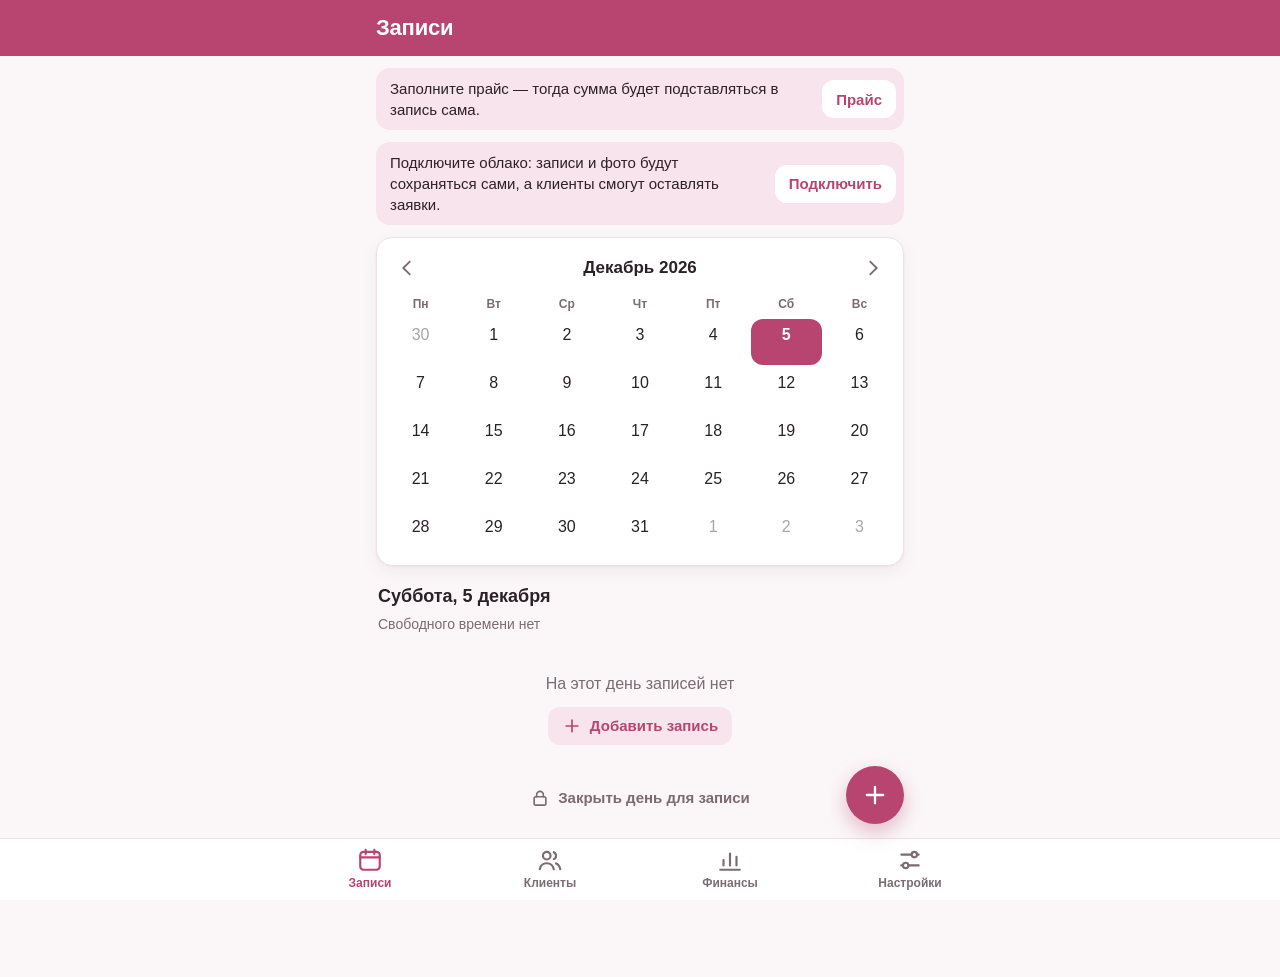
==== frontend/index.html @ ac085d02 "Разделение на frontend и backend - frontend/ — сайт: приложение Арай, страница для клиентов, тесты л" ====
<!doctype html>
<html lang="ru">
<head>
  <meta charset="utf-8">
  <meta name="viewport" content="width=device-width, initial-scale=1, viewport-fit=cover">
  <title>Записи Арай</title>
  <meta name="description" content="Записи клиентов, прайс и финансы мастера маникюра.">
  <meta name="theme-color" content="#B8456F" media="(prefers-color-scheme: light)">
  <meta name="theme-color" content="#4A2233" media="(prefers-color-scheme: dark)">
  <meta name="mobile-web-app-capable" content="yes">
  <meta name="apple-mobile-web-app-capable" content="yes">
  <meta name="apple-mobile-web-app-status-bar-style" content="black-translucent">
  <meta name="apple-mobile-web-app-title" content="Записи Арай">
  <meta name="format-detection" content="telephone=no">
  <link rel="manifest" href="manifest.webmanifest">
  <link rel="icon" href="icons/icon.svg" type="image/svg+xml">
  <link rel="apple-touch-icon" href="icons/apple-touch-icon.png">
  <link rel="stylesheet" href="style.css">
  <script type="module" src="app.js"></script>
</head>
<body>
  <header class="appbar" id="appbar"><h1>Записи</h1></header>
  <main id="view"></main>
  <button class="fab" id="fab" data-act="new-appt" aria-label="Новая запись" hidden></button>
  <nav class="tabbar" id="tabbar"></nav>
  <div class="sheet" id="sheet" role="dialog" aria-modal="true" hidden></div>
  <div class="viewer" id="viewer" role="dialog" aria-modal="true" aria-label="Фото результата" hidden></div>
  <div class="toast" id="toast" role="status" aria-live="polite" hidden></div>
  <noscript>Для работы приложения нужен JavaScript.</noscript>
</body>
</html>
---- frontend/style.css ----
/* Записи Арай — оформление. Цвета — переменные: светлая и тёмная тема. */

:root {
  --bg: #FBF7F8;
  --card: #FFFFFF;
  --field: #FFFFFF;
  --text: #2B2126;
  --muted: #7B6B72;
  --line: #ECE1E5;
  --bar: #B8456F;
  --accent: #B8456F;
  --accent-ink: #FFFFFF;
  --accent-soft: #F8E4EC;
  --ok: #1F7A50;
  --ok-soft: #E0F2E8;
  --warn: #8F5500;
  --warn-soft: #FFF0D6;
  --danger: #B3372B;
  --danger-soft: #FBE7E4;
  --shadow: 0 1px 2px rgba(80, 30, 50, .05), 0 6px 18px rgba(80, 30, 50, .06);
  --gutter: max(16px, calc((100% - 528px) / 2));
  color-scheme: light;
}

@media (prefers-color-scheme: dark) {
  :root {
    --bg: #151012;
    --card: #211A1D;
    --field: #1A1417;
    --text: #F3EBEE;
    --muted: #A8979E;
    --line: #362B30;
    --bar: #4A2233;
    --accent: #E0719A;
    --accent-ink: #2A0F1A;
    --accent-soft: #3B2230;
    --ok: #62CC94;
    --ok-soft: #173026;
    --warn: #F0B454;
    --warn-soft: #3A2C14;
    --danger: #F2796C;
    --danger-soft: #3A1D1A;
    --shadow: none;
    color-scheme: dark;
  }
}

* { box-sizing: border-box; }
[hidden] { display: none !important; }
html { -webkit-text-size-adjust: 100%; }
html.locked, html.locked body { overflow: hidden; }

body {
  margin: 0;
  min-height: 100vh;
  padding-bottom: calc(64px + env(safe-area-inset-bottom));
  background: var(--bg);
  color: var(--text);
  font: 16px/1.4 -apple-system, BlinkMacSystemFont, "SF Pro Text", "Segoe UI", Roboto, "Helvetica Neue", Arial, sans-serif;
  -webkit-tap-highlight-color: transparent;
}

button, input { font: inherit; color: inherit; }
button { cursor: pointer; }
h1, h2, p { margin: 0; }
p + p { margin-top: 8px; }

.ico { width: 20px; height: 20px; flex: none; }

/* ---------- Верхняя панель ---------- */

.appbar {
  position: sticky;
  top: 0;
  z-index: 5;
  display: flex;
  align-items: center;
  justify-content: space-between;
  gap: 12px;
  min-height: 56px;
  padding: calc(env(safe-area-inset-top) + 10px) var(--gutter) 10px;
  background: var(--bar);
  color: #fff;
}
.appbar h1 { font-size: 22px; font-weight: 700; letter-spacing: -.01em; }

.hbtn {
  border: 0;
  border-radius: 999px;
  padding: 7px 14px;
  background: rgba(255, 255, 255, .2);
  color: #fff;
  font-size: 15px;
  font-weight: 600;
}

main { max-width: 560px; margin: 0 auto; padding: 12px 16px 96px; }

/* ---------- Карточки и общие элементы ---------- */

.card {
  background: var(--card);
  border: 1px solid var(--line);
  border-radius: 16px;
  box-shadow: var(--shadow);
  padding: 14px;
  margin-bottom: 12px;
}
.card h2 { font-size: 18px; margin-bottom: 6px; }
.card > p { margin-top: 10px; }

.hint { color: var(--muted); font-size: 14px; }
.grow { flex: 1; min-width: 0; }

.icon-btn {
  display: inline-grid;
  place-items: center;
  width: 40px;
  height: 40px;
  flex: none;
  border: 0;
  border-radius: 12px;
  background: none;
  color: var(--muted);
}
.icon-btn .ico { width: 22px; height: 22px; }

.btn {
  position: relative;
  display: inline-flex;
  align-items: center;
  justify-content: center;
  gap: 8px;
  min-height: 48px;
  padding: 0 18px;
  border: 0;
  border-radius: 14px;
  font-size: 17px;
  font-weight: 600;
  text-align: center;
  text-decoration: none;
  cursor: pointer;
}
.btn.small { min-height: 38px; padding: 0 14px; border-radius: 12px; font-size: 15px; }
.btn.block { display: flex; width: 100%; margin-top: 14px; }
.btn.primary { background: var(--accent); color: var(--accent-ink); }
.btn.secondary { background: var(--accent-soft); color: var(--accent); }
.btn.danger { background: none; color: var(--danger); }

.file-input {
  position: absolute;
  width: 1px;
  height: 1px;
  opacity: 0;
  overflow: hidden;
  pointer-events: none;
}

.empty { padding: 28px 16px; text-align: center; color: var(--muted); }
.empty .btn { margin-top: 12px; }

.banner {
  display: flex;
  align-items: center;
  gap: 10px;
  margin-bottom: 12px;
  padding: 10px 8px 10px 14px;
  border-radius: 14px;
  background: var(--accent-soft);
  font-size: 15px;
}
.banner.warn { background: var(--warn-soft); }
.banner.bad { background: var(--danger-soft); color: var(--danger); font-weight: 600; }
.banner .ico { width: 18px; height: 18px; vertical-align: -3px; }
.banner .btn { flex: none; }
.banner .btn.secondary { background: var(--card); }

.badge {
  display: inline-block;
  padding: 1px 8px;
  border-radius: 999px;
  font-size: 12px;
  font-weight: 700;
}
.badge.ok { background: var(--ok-soft); color: var(--ok); }
.badge.warn { background: var(--warn-soft); color: var(--warn); }
.badge.muted { background: var(--line); color: var(--muted); }
.badge.bad { background: var(--danger-soft); color: var(--danger); }

/* ---------- Календарь ---------- */

.cal { padding: 10px 8px 8px; }
.cal-head { display: flex; align-items: center; justify-content: space-between; padding: 0 2px 4px; }
.cal-head b, .month-nav b { font-size: 17px; }
.cal-grid { display: grid; grid-template-columns: repeat(7, 1fr); gap: 2px; }
.wd { padding: 4px 0; text-align: center; color: var(--muted); font-size: 12px; font-weight: 600; }

.day {
  display: flex;
  flex-direction: column;
  align-items: center;
  justify-content: center;
  gap: 2px;
  height: 46px;
  padding: 0;
  border: 0;
  border-radius: 12px;
  background: none;
}
.day span { font-size: 16px; line-height: 1; }
.day i { height: 11px; font-style: normal; font-size: 11px; font-weight: 700; line-height: 1; color: var(--accent); }
.day.out { opacity: .4; }
.day.today span { color: var(--accent); font-weight: 800; }
.day.sel { background: var(--accent); }
.day.sel span, .day.sel i { color: var(--accent-ink); }

.day-head { display: flex; align-items: baseline; justify-content: space-between; gap: 12px; margin: 18px 2px 10px; }
.day-head h2 { font-size: 18px; }
.day-head span { color: var(--muted); font-size: 14px; white-space: nowrap; }

/* ---------- Запись в списке ---------- */

.appt {
  display: flex;
  align-items: center;
  gap: 12px;
  width: 100%;
  margin-bottom: 8px;
  padding: 12px 14px 12px 12px;
  border: 1px solid var(--line);
  border-left: 4px solid var(--accent);
  border-radius: 14px;
  background: var(--card);
  box-shadow: var(--shadow);
  text-align: left;
}
.appt.paid { border-left-color: var(--ok); }
.appt.cancelled { border-left-color: var(--muted); opacity: .6; }
.appt-time { min-width: 50px; font-size: 18px; font-weight: 700; font-variant-numeric: tabular-nums; }
.appt-main { display: flex; flex: 1; flex-direction: column; min-width: 0; }
.appt-main b { overflow: hidden; white-space: nowrap; text-overflow: ellipsis; }
.appt-main small, .appt-sum small { color: var(--muted); font-size: 13px; }
.appt-sum { display: flex; flex: none; flex-direction: column; align-items: flex-end; gap: 2px; text-align: right; }
.appt-sum b { font-variant-numeric: tabular-nums; white-space: nowrap; }

.fab {
  position: fixed;
  z-index: 7;
  right: max(16px, calc((100vw - 560px) / 2 + 16px));
  bottom: calc(76px + env(safe-area-inset-bottom));
  display: grid;
  place-items: center;
  width: 58px;
  height: 58px;
  border: 0;
  border-radius: 50%;
  background: var(--accent);
  color: var(--accent-ink);
  box-shadow: 0 8px 20px rgba(184, 69, 111, .35);
}
.fab .ico { width: 28px; height: 28px; }

/* ---------- Нижние вкладки ---------- */

.tabbar {
  position: fixed;
  left: 0;
  right: 0;
  bottom: 0;
  z-index: 6;
  display: flex;
  justify-content: center;
  padding: 0 8px env(safe-area-inset-bottom);
  background: var(--card);
  border-top: 1px solid var(--line);
}
.tabbar button {
  display: flex;
  flex: 1;
  flex-direction: column;
  align-items: center;
  gap: 2px;
  max-width: 180px;
  padding: 8px 0;
  border: 0;
  background: none;
  color: var(--muted);
  font-size: 12px;
  font-weight: 600;
}
.tabbar button.active { color: var(--accent); }
.tabbar .ico { width: 26px; height: 26px; }

/* ---------- Окно записи и формы ---------- */

.sheet {
  position: fixed;
  inset: 0;
  z-index: 20;
  overflow-y: auto;
  overscroll-behavior: contain;
  -webkit-overflow-scrolling: touch;
  background: var(--bg);
  animation: sheet-in .2s ease-out;
}
@keyframes sheet-in { from { opacity: 0; transform: translateY(16px); } }

.sheet-head {
  position: sticky;
  top: 0;
  z-index: 2;
  display: grid;
  grid-template-columns: 44px 1fr 44px;
  align-items: center;
  padding: calc(env(safe-area-inset-top) + 6px) calc(var(--gutter) - 10px) 6px;
  background: var(--bar);
  color: #fff;
}
.sheet-head h2 { font-size: 17px; text-align: center; }
.sheet-head .icon-btn { color: #fff; }

.sheet-body { max-width: 560px; margin: 0 auto; padding: 4px 16px calc(32px + env(safe-area-inset-bottom)); }

label { display: block; margin-top: 14px; color: var(--muted); font-size: 13px; font-weight: 600; }

input:not([type=file]) {
  display: block;
  width: 100%;
  min-height: 48px;
  margin-top: 6px;
  padding: 11px 13px;
  border: 1px solid var(--line);
  border-radius: 12px;
  background: var(--field);
  color: var(--text);
  font-size: 17px;
  font-weight: 400;
  -webkit-appearance: none;
  appearance: none;
}
input:focus { outline: 2px solid var(--accent); outline-offset: -1px; }
input::placeholder { color: var(--muted); opacity: .75; }
input::-webkit-date-and-time-value { text-align: left; }

.row2 { display: grid; grid-template-columns: 1fr 1fr; gap: 10px; }

fieldset { margin: 16px 0 0; padding: 0; border: 0; min-width: 0; }
legend { margin-bottom: 8px; padding: 0; color: var(--muted); font-size: 13px; font-weight: 600; }

.chips { display: flex; flex-wrap: wrap; gap: 8px; }
.chip {
  display: inline-flex;
  align-items: baseline;
  gap: 6px;
  padding: 9px 14px;
  border: 1px solid var(--line);
  border-radius: 999px;
  background: var(--card);
  font-size: 15px;
}
.chip small { color: var(--muted); font-size: 13px; }
.chip.on { border-color: var(--accent); background: var(--accent); color: var(--accent-ink); }
.chip.on small { color: inherit; opacity: .85; }

.seg { display: grid; grid-template-columns: repeat(3, 1fr); gap: 3px; padding: 3px; border-radius: 13px; background: var(--line); }
.seg button { padding: 9px 4px; border: 0; border-radius: 10px; background: none; color: var(--muted); font-size: 15px; font-weight: 600; }
.seg button.on { background: var(--card); color: var(--text); box-shadow: 0 1px 3px rgba(0, 0, 0, .12); }
.seg button.on[data-status=booked] { color: var(--accent); }
.seg button.on[data-status=paid] { background: var(--ok); color: #fff; }

.summary {
  display: flex;
  align-items: center;
  justify-content: space-between;
  gap: 12px;
  margin-top: 12px;
  padding: 12px 14px;
  border-radius: 12px;
  background: var(--accent-soft);
  font-weight: 600;
}
.summary b { font-size: 20px; white-space: nowrap; font-variant-numeric: tabular-nums; }
.summary.ok { background: var(--ok-soft); color: var(--ok); }
.summary.muted { background: var(--line); color: var(--muted); font-size: 14px; }
.summary.bad { background: var(--danger-soft); color: var(--danger); }

.warn-text { margin-top: 12px; padding: 10px 12px; border-radius: 12px; background: var(--warn-soft); color: var(--warn); font-size: 14px; font-weight: 600; }

.phone-links { display: flex; flex-wrap: wrap; gap: 8px; }
.phone-links:not(:empty) { margin-top: 10px; }

.suggest:empty { display: none; }
.suggest, .panel { margin-top: 8px; border: 1px solid var(--line); border-radius: 14px; background: var(--card); overflow: hidden; }
.panel { padding: 12px; }
.panel > input { margin-top: 0; }
.panel .hint { margin: 10px 2px; }
.panel .btn.block { margin-top: 12px; }

.person {
  display: flex;
  justify-content: space-between;
  align-items: baseline;
  gap: 12px;
  width: 100%;
  padding: 11px 12px;
  border: 0;
  border-bottom: 1px solid var(--line);
  background: none;
  text-align: left;
}
.person:last-child { border-bottom: 0; }
.person b { overflow: hidden; white-space: nowrap; text-overflow: ellipsis; font-weight: 600; }
.person small { flex: none; color: var(--muted); font-size: 14px; }
.panel .person { padding-left: 2px; padding-right: 2px; }
.client-list { max-height: 45vh; margin-top: 6px; overflow-y: auto; -webkit-overflow-scrolling: touch; }

/* ---------- Финансы ---------- */

.month-nav { display: flex; align-items: center; justify-content: space-between; margin-bottom: 10px; }

.result { padding: 18px 14px; text-align: center; }
.result span, .result small { display: block; color: var(--muted); }
.result small { font-size: 13px; }
.result strong { display: block; margin: 4px 0 2px; font-size: 34px; letter-spacing: -.02em; font-variant-numeric: tabular-nums; }
.result.pos strong { color: var(--ok); }
.result.neg strong { color: var(--danger); }

.lines { padding-top: 4px; padding-bottom: 4px; }
.line { display: flex; align-items: baseline; justify-content: space-between; gap: 12px; padding: 12px 0; border-bottom: 1px solid var(--line); }
.line:last-child { border-bottom: 0; }
.line small { display: block; color: var(--muted); font-size: 13px; }
.line b { white-space: nowrap; font-variant-numeric: tabular-nums; }
.line b.in { color: var(--ok); }
.line.soft { color: var(--muted); }

.section-head { display: flex; align-items: center; justify-content: space-between; gap: 12px; margin: 20px 2px 10px; }
.section-head h2 { font-size: 18px; }

.list { padding: 0 14px; }
.exp {
  display: flex;
  align-items: center;
  justify-content: space-between;
  gap: 12px;
  width: 100%;
  padding: 12px 0;
  border: 0;
  border-bottom: 1px solid var(--line);
  background: none;
  text-align: left;
}
.exp:last-child { border-bottom: 0; }
.exp span { display: flex; flex-direction: column; min-width: 0; }
.exp small { color: var(--muted); font-size: 13px; }
.exp > b { white-space: nowrap; font-variant-numeric: tabular-nums; }

/* ---------- Настройки ---------- */

.prices { margin-top: 4px; }
.price-row { display: flex; align-items: center; gap: 6px; margin-top: 8px; }
.price-row input { margin-top: 0; padding-left: 10px; padding-right: 10px; font-size: 16px; }
.price-row > input { flex: 1; min-width: 0; }
.price-row .icon-btn { width: 30px; }
.money-wrap { position: relative; flex: none; width: 94px; }
.money-wrap input { padding-right: 24px; text-align: right; font-variant-numeric: tabular-nums; }
.money-wrap span { position: absolute; right: 9px; top: 50%; transform: translateY(-50%); color: var(--muted); pointer-events: none; }
.card > .btn.small { margin-top: 12px; }
.version { margin: 8px 0 0; color: var(--muted); font-size: 13px; text-align: center; }

/* ---------- Уведомление ---------- */

.toast {
  position: fixed;
  left: 50%;
  bottom: calc(150px + env(safe-area-inset-bottom));
  z-index: 30;
  max-width: calc(100% - 32px);
  padding: 10px 16px;
  border-radius: 12px;
  background: #2B2126;
  color: #fff;
  font-size: 15px;
  text-align: center;
  box-shadow: 0 6px 20px rgba(0, 0, 0, .2);
  transform: translateX(-50%);
}

/* Узкие телефоны: название услуги — на отдельной строке, чтобы не обрезалось. */
@media (max-width: 370px) {
  .prices .price-row { flex-wrap: wrap; margin-top: 14px; }
  .prices .price-row > input { flex-basis: 100%; }
  .prices .money-wrap { flex: 1; }
}

@media (max-width: 350px) {
  .row2 { grid-template-columns: 1fr; gap: 0; }
}

/* ---------- Закрытые дни и свободное время ---------- */

.day.off:not(.sel) { background: repeating-linear-gradient(135deg, var(--line) 0 4px, transparent 4px 8px); }
.day.off span { text-decoration: line-through; }
.day.off:not(.sel) span { color: var(--muted); }

.free-line { margin: -4px 2px 10px; color: var(--muted); font-size: 14px; }
.banner.off { background: var(--line); }
.banner small { display: block; color: var(--muted); font-size: 13px; }
.day-actions { margin-top: 6px; text-align: center; }
.btn.ghost { background: none; color: var(--muted); font-weight: 600; }

.time-hint { margin-top: 8px; color: var(--muted); font-size: 14px; }
.time-hint:empty { display: none; }
.time-chips { display: flex; flex-wrap: wrap; gap: 6px; margin-top: 6px; }
.chip.small { padding: 6px 12px; font-size: 14px; }

select {
  display: block;
  width: 100%;
  min-height: 48px;
  margin-top: 6px;
  padding: 11px 13px;
  border: 1px solid var(--line);
  border-radius: 12px;
  background: var(--field);
  color: var(--text);
  font: inherit;
  font-size: 17px;
}

/* ---------- Клиенты ---------- */

.search { margin: 0 0 12px !important; }
.client-row {
  display: flex;
  align-items: center;
  justify-content: space-between;
  gap: 12px;
  width: 100%;
  padding: 12px 0;
  border: 0;
  border-bottom: 1px solid var(--line);
  background: none;
  text-align: left;
}
.client-row:last-child { border-bottom: 0; }
.client-row span { display: flex; flex-direction: column; min-width: 0; }
.client-row b { overflow: hidden; white-space: nowrap; text-overflow: ellipsis; }
.client-row small { color: var(--muted); font-size: 13px; }
.client-row .meta { flex: none; align-items: flex-end; font-size: 14px; text-align: right; }
.list-empty { padding: 14px 0; }

.client-phone { margin: 10px 2px 0; font-size: 17px; }
.section-title { margin: 22px 2px 10px; font-size: 17px; }

.visit {
  margin-bottom: 8px;
  padding: 10px 12px;
  border: 1px solid var(--line);
  border-left: 4px solid var(--accent);
  border-radius: 14px;
  background: var(--card);
}
.visit.paid { border-left-color: var(--ok); }
.visit.cancelled { border-left-color: var(--muted); opacity: .6; }
.visit-main { display: flex; flex-direction: column; width: 100%; padding: 0; border: 0; background: none; text-align: left; }
.visit-main small { color: var(--muted); font-size: 13px; }
.visit .btn.small { margin-top: 8px; }

/* ---------- Фото ---------- */

.thumbs { display: flex; flex-wrap: wrap; gap: 6px; }
.thumbs:not(:empty) { margin: 8px 0 2px; }
.thumb { width: 64px; height: 64px; padding: 0; border: 0; border-radius: 10px; overflow: hidden; background: var(--line); }
.thumb img { display: block; width: 100%; height: 100%; object-fit: cover; }
fieldset .btn.small { margin-top: 6px; }

.viewer { position: fixed; inset: 0; z-index: 40; display: flex; flex-direction: column; background: #000; }
.viewer-bar { display: flex; align-items: center; gap: 8px; padding: calc(env(safe-area-inset-top) + 6px) 8px 6px; }
.viewer-bar .icon-btn { color: #fff; }
.viewer-bar .btn { background: rgba(255, 255, 255, .16); color: #fff; }
.viewer img { flex: 1; width: 100%; min-height: 0; object-fit: contain; padding-bottom: env(safe-area-inset-bottom); }

/* ---------- Ссылка для клиентов ---------- */

.link-box { margin-top: 10px; padding: 10px 12px; border-radius: 12px; background: var(--accent-soft); font-size: 14px; word-break: break-all; user-select: all; -webkit-user-select: all; }
.btn-row { display: flex; flex-wrap: wrap; gap: 8px; margin-top: 10px; }
.status { margin-top: 12px; padding: 10px 12px; border-radius: 12px; background: var(--line); font-size: 14px; }
.status.ok { background: var(--ok-soft); color: var(--ok); }
.status.warn { background: var(--warn-soft); color: var(--warn); }
.status.bad { background: var(--danger-soft); color: var(--danger); }
.panel p + .steps { margin-top: 8px; }
.steps { margin: 0; padding-left: 20px; font-size: 15px; }
.steps li + li { margin-top: 4px; }
.steps a { color: var(--accent); font-weight: 600; }
.lead { margin-top: 14px; font-size: 17px; }

/* ---------- Страница для клиентов (okna/) ---------- */

body.okna { padding-bottom: calc(24px + env(safe-area-inset-bottom)); }
body.okna main { padding-bottom: 24px; }
.okna-intro { margin: 2px 2px 14px; color: var(--muted); font-size: 15px; }
.okna-intro a { color: var(--accent); font-weight: 600; }
.okna-day { padding: 0; overflow: hidden; }
.okna-head {
  display: flex;
  align-items: center;
  justify-content: space-between;
  gap: 12px;
  width: 100%;
  padding: 12px 14px;
  border: 0;
  background: none;
  text-align: left;
}
.okna-head span { display: flex; flex-direction: column; min-width: 0; }
.okna-head small { color: var(--ok); font-size: 14px; }
.okna-day.none .okna-head small { color: var(--muted); }
.okna-head .ico { flex: none; color: var(--muted); transition: transform .2s; }
.okna-day.open .okna-head .ico { transform: rotate(180deg); }
.okna-times { padding: 0 14px 14px; }
.okna-times .chip { color: var(--text); text-decoration: none; }
.okna-foot { margin-top: 14px; color: var(--muted); font-size: 13px; text-align: center; }

/* ---------- Заявки клиентов и облако ---------- */

.tabbar button { position: relative; }
.tab-badge {
  position: absolute;
  top: 4px;
  left: calc(50% + 6px);
  min-width: 18px;
  height: 18px;
  padding: 0 5px;
  border-radius: 9px;
  background: var(--danger);
  color: #fff;
  font-size: 11px;
  font-style: normal;
  font-weight: 700;
  line-height: 18px;
}

.requests { margin-bottom: 14px; }
.requests .section-title { margin-top: 4px; }
.appt.request { border-style: dashed; border-left-style: solid; border-left-color: var(--warn); }
.request-info p { margin: 0; }
.request-info p + p { margin-top: 6px; }
.request-info .lead { margin: 0; font-size: 20px; }
.form-note { margin-top: 10px; }

.cloud-line { display: flex; align-items: center; gap: 10px; margin-top: 12px; }
.cloud-line .ico { color: var(--muted); }
.status .ico { width: 16px; height: 16px; vertical-align: -3px; }

/* Поле-ловушка для ботов: люди его не видят. */
.trap { position: absolute !important; left: -9999px !important; width: 1px !important; height: 1px !important; opacity: 0; }

.okna-done { padding-top: 32px; text-align: center; }
.okna-done h2 { margin: 6px 0 10px; font-size: 22px; }
.okna-done p { margin: 0 0 10px; }
.done-mark {
  display: inline-grid;
  place-items: center;
  width: 64px;
  height: 64px;
  border-radius: 50%;
  background: var(--ok-soft);
  color: var(--ok);
  font-size: 32px;
  font-weight: 700;
}

/* ---------- Личная страница клиента ---------- */

.booking-status { margin: 0 0 12px; font-size: 16px; font-weight: 700; text-align: center; }
.booking-card .lead { margin: 0 0 6px; }
.booking-card p { margin: 0; }
.booking-card .line { padding: 10px 0 0; border: 0; }
.booking-card.past { opacity: .7; }
.my-bookings { margin-bottom: 8px; }
.my-booking { display: flex; flex-direction: column; margin-bottom: 8px; padding: 12px 14px; color: inherit; text-decoration: none; }
.my-booking small { color: var(--muted); font-size: 13px; }
.my-booking .badge { align-self: flex-start; margin-top: 6px; }
.btn-row.center { justify-content: center; }
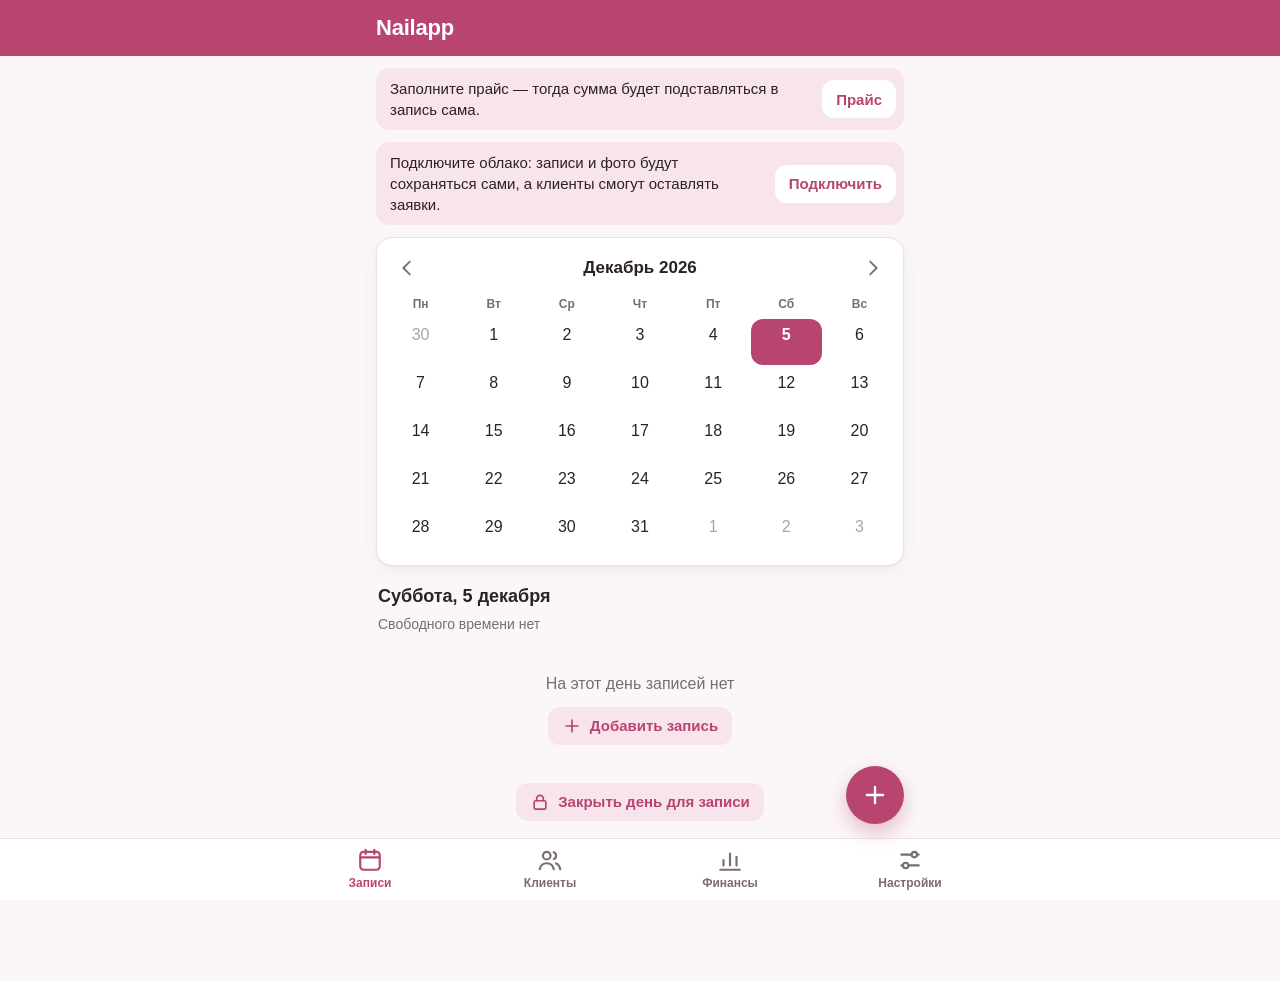
==== commit 31a0c781: "Версия 1.4.0: Nailapp, свайпы в фото и календаре - Приложение называется Nailapp: заголовок, иконка " ====
--- a/frontend/index.html
+++ b/frontend/index.html
@@ -3,14 +3,14 @@
 <head>
   <meta charset="utf-8">
   <meta name="viewport" content="width=device-width, initial-scale=1, viewport-fit=cover">
-  <title>Записи Арай</title>
+  <title>Nailapp</title>
   <meta name="description" content="Записи клиентов, прайс и финансы мастера маникюра.">
   <meta name="theme-color" content="#B8456F" media="(prefers-color-scheme: light)">
   <meta name="theme-color" content="#4A2233" media="(prefers-color-scheme: dark)">
   <meta name="mobile-web-app-capable" content="yes">
   <meta name="apple-mobile-web-app-capable" content="yes">
   <meta name="apple-mobile-web-app-status-bar-style" content="black-translucent">
-  <meta name="apple-mobile-web-app-title" content="Записи Арай">
+  <meta name="apple-mobile-web-app-title" content="Nailapp">
   <meta name="format-detection" content="telephone=no">
   <link rel="manifest" href="manifest.webmanifest">
   <link rel="icon" href="icons/icon.svg" type="image/svg+xml">
@@ -19,7 +19,7 @@
   <script type="module" src="app.js"></script>
 </head>
 <body>
-  <header class="appbar" id="appbar"><h1>Записи</h1></header>
+  <header class="appbar" id="appbar"><h1>Nailapp</h1></header>
   <main id="view"></main>
   <button class="fab" id="fab" data-act="new-appt" aria-label="Новая запись" hidden></button>
   <nav class="tabbar" id="tabbar"></nav>
--- a/frontend/style.css
+++ b/frontend/style.css
@@ -1,4 +1,4 @@
-/* Записи Арай — оформление. Цвета — переменные: светлая и тёмная тема. */
+/* Nailapp — оформление. Цвета — переменные: светлая и тёмная тема. */
 
 :root {
   --bg: #FBF7F8;
@@ -189,10 +189,16 @@
 
 /* ---------- Календарь ---------- */
 
-.cal { padding: 10px 8px 8px; }
+.cal { padding: 10px 8px 8px; overflow: hidden; touch-action: pan-y; }
 .cal-head { display: flex; align-items: center; justify-content: space-between; padding: 0 2px 4px; }
 .cal-head b, .month-nav b { font-size: 17px; }
 .cal-grid { display: grid; grid-template-columns: repeat(7, 1fr); gap: 2px; }
+/* Смена месяца: сетка уезжает за пальцем, новый месяц въезжает с той же стороны. */
+.cal-grid.settle { transition: transform .15s ease-out, opacity .15s; }
+.cal-grid.enter-next { animation: cal-next .22s ease-out; }
+.cal-grid.enter-prev { animation: cal-prev .22s ease-out; }
+@keyframes cal-next { from { opacity: 0; transform: translateX(48px); } }
+@keyframes cal-prev { from { opacity: 0; transform: translateX(-48px); } }
 .wd { padding: 4px 0; text-align: center; color: var(--muted); font-size: 12px; font-weight: 600; }
 
 .day {
@@ -505,7 +511,7 @@
 .free-line { margin: -4px 2px 10px; color: var(--muted); font-size: 14px; }
 .banner.off { background: var(--line); }
 .banner small { display: block; color: var(--muted); font-size: 13px; }
-.day-actions { margin-top: 6px; text-align: center; }
+.day-actions { margin-top: 10px; text-align: center; }
 .btn.ghost { background: none; color: var(--muted); font-weight: 600; }
 
 .time-hint { margin-top: 8px; color: var(--muted); font-size: 14px; }
@@ -574,11 +580,35 @@
 .thumb img { display: block; width: 100%; height: 100%; object-fit: cover; }
 fieldset .btn.small { margin-top: 6px; }
 
-.viewer { position: fixed; inset: 0; z-index: 40; display: flex; flex-direction: column; background: #000; }
-.viewer-bar { display: flex; align-items: center; gap: 8px; padding: calc(env(safe-area-inset-top) + 6px) 8px 6px; }
+.viewer {
+  position: fixed;
+  inset: 0;
+  z-index: 40;
+  display: flex;
+  flex-direction: column;
+  background: #000;
+  -webkit-user-select: none;
+  user-select: none;
+  animation: viewer-in .2s ease-out;
+}
+@keyframes viewer-in { from { opacity: 0; } }
+.viewer-bar { position: relative; z-index: 1; display: flex; align-items: center; gap: 8px; padding: calc(env(safe-area-inset-top) + 6px) 8px 6px; }
 .viewer-bar .icon-btn { color: #fff; }
 .viewer-bar .btn { background: rgba(255, 255, 255, .16); color: #fff; }
-.viewer img { flex: 1; width: 100%; min-height: 0; object-fit: contain; padding-bottom: env(safe-area-inset-bottom); }
+.viewer-count { color: rgba(255, 255, 255, .8); font-size: 15px; font-weight: 600; text-align: center; }
+/* Свайпы обрабатывает приложение, поэтому браузеру жесты на фото не отдаём. */
+.viewer-stage { position: relative; flex: 1; min-height: 0; margin-bottom: env(safe-area-inset-bottom); overflow: hidden; touch-action: none; }
+.viewer-track, .viewer-slide { position: absolute; inset: 0; }
+.viewer-slide img { display: block; width: 100%; height: 100%; object-fit: contain; }
+/* Конец жеста: фото плавно встаёт на место, уезжает к соседнему или закрывается. */
+.viewer.settle { transition: background-color .25s, opacity .25s; }
+.viewer.settle .viewer-bar { transition: opacity .25s; }
+.viewer.settle .viewer-track, .viewer.settle .viewer-slide { transition: transform .25s ease-out; }
+
+@media (prefers-reduced-motion: reduce) {
+  .viewer, .cal-grid { animation: none !important; }
+  .viewer.settle, .viewer.settle *, .cal-grid.settle { transition: none !important; }
+}
 
 /* ---------- Ссылка для клиентов ---------- */
 
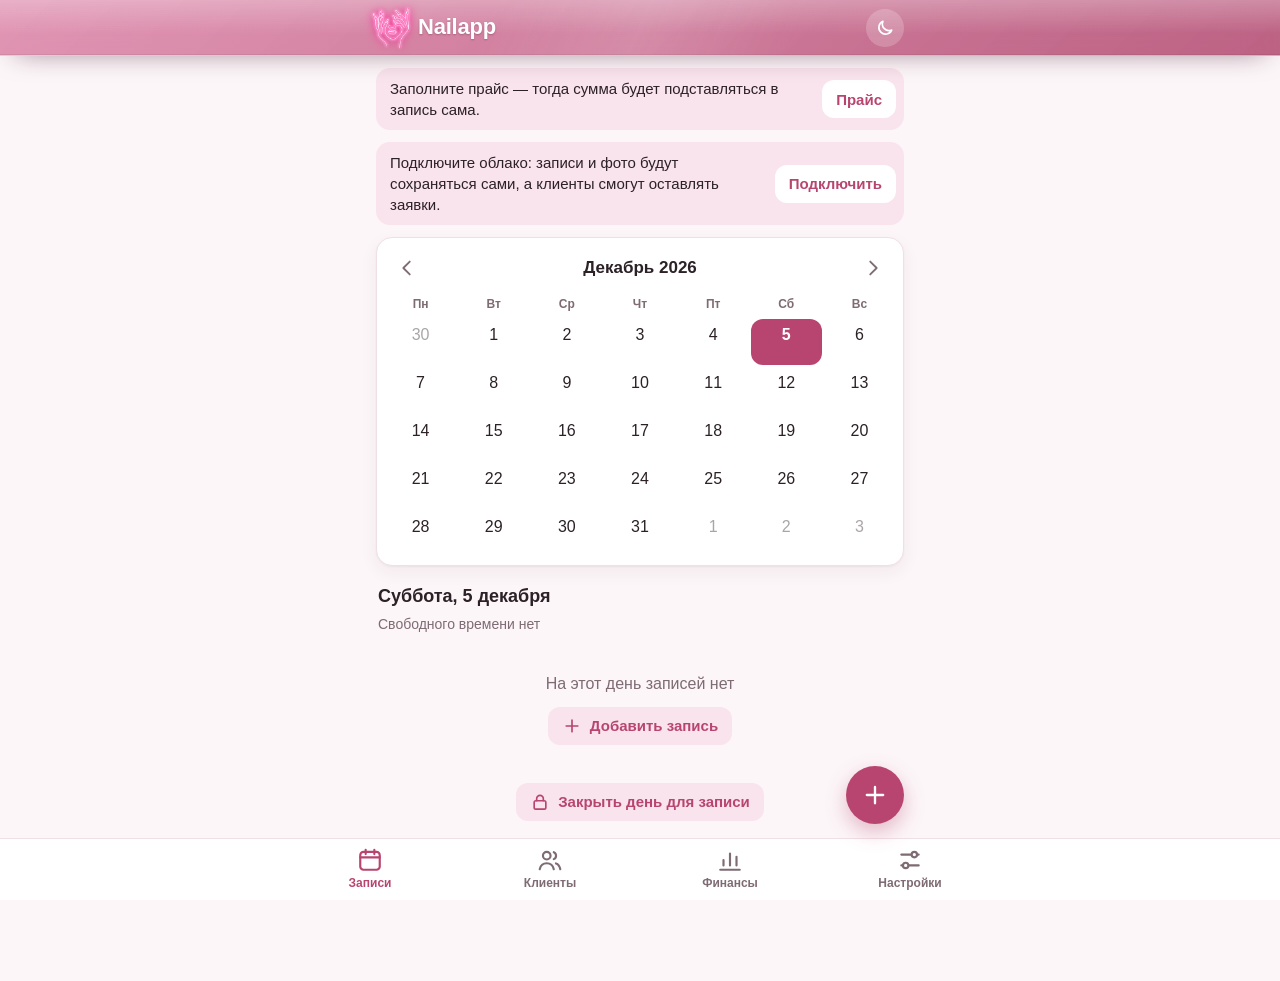
==== commit b36c09eb: "Версия 1.5.0: телефон +7, темы, тёмный режим, стеклянная шапка, логотип - Поле телефона (в приложени" ====
--- a/frontend/index.html
+++ b/frontend/index.html
@@ -16,10 +16,21 @@
   <link rel="icon" href="icons/icon.svg" type="image/svg+xml">
   <link rel="apple-touch-icon" href="icons/apple-touch-icon.png">
   <link rel="stylesheet" href="style.css">
+  <script>
+    // Тема и светлый/тёмный режим — до первой отрисовки, чтобы экран не мигал (см. app.js).
+    try {
+      const theme = localStorage.getItem('kae:theme'), mode = localStorage.getItem('kae:mode');
+      if (theme) document.documentElement.dataset.theme = theme;
+      if (mode) document.documentElement.dataset.mode = mode;
+    } catch (e) { /* приватный режим — цвета по умолчанию */ }
+  </script>
   <script type="module" src="app.js"></script>
 </head>
 <body>
-  <header class="appbar" id="appbar"><h1>Nailapp</h1></header>
+  <header class="appbar" id="appbar">
+    <h1 class="brand"><img src="icons/logo-neon.png" alt="" width="42" height="42">Nailapp</h1>
+    <div class="appbar-actions" id="appbar-actions"></div>
+  </header>
   <main id="view"></main>
   <button class="fab" id="fab" data-act="new-appt" aria-label="Новая запись" hidden></button>
   <nav class="tabbar" id="tabbar"></nav>
--- a/frontend/style.css
+++ b/frontend/style.css
@@ -1,16 +1,44 @@
-/* Nailapp — оформление. Цвета — переменные: светлая и тёмная тема. */
-
+/* Nailapp — оформление. Цвета — переменные.
+   Три темы: розовая (по умолчанию), пурпурная и фиолетовая — html[data-theme].
+   У каждой светлый и тёмный режим. Режим — html[data-mode] (кнопка в шапке),
+   без него — как в настройках телефона (так работает и страница для клиентов). */
+
+/* Палитры: --l-* для светлого режима, --d-* для тёмного. */
+:root, [data-theme="rose"] {
+  --l-bg: #FCF6F8; --l-text: #2B2126; --l-muted: #7E6B73; --l-line: #EFE0E6;
+  --l-accent: #B8456F; --l-accent-soft: #F9E3EC; --l-bar1: #D6739B; --l-bar2: #AE4169;
+  --d-bg: #151012; --d-card: #211A1D; --d-field: #1A1417; --d-text: #F3EBEE; --d-muted: #A8979E; --d-line: #362B30;
+  --d-accent: #E0719A; --d-accent-ink: #2A0F1A; --d-accent-soft: #3B2230; --d-bar1: #6A2F4B; --d-bar2: #3F1C2E;
+}
+[data-theme="plum"] {
+  --l-bg: #FBF6FA; --l-text: #2A2029; --l-muted: #7A6A78; --l-line: #ECDFEA;
+  --l-accent: #A04596; --l-accent-soft: #F5E3F2; --l-bar1: #C06BB6; --l-bar2: #933C8B;
+  --d-bg: #140F14; --d-card: #201A20; --d-field: #191419; --d-text: #F2EAF1; --d-muted: #A796A5; --d-line: #352A34;
+  --d-accent: #D67BCB; --d-accent-ink: #2A0F27; --d-accent-soft: #3A2238; --d-bar1: #62305B; --d-bar2: #3C1C39;
+}
+[data-theme="lavender"] {
+  --l-bg: #F8F6FC; --l-text: #25212F; --l-muted: #6E6880; --l-line: #E6E0F1;
+  --l-accent: #7858B8; --l-accent-soft: #EEE8F9; --l-bar1: #9C82D8; --l-bar2: #7056B8;
+  --d-bg: #110F17; --d-card: #1C1924; --d-field: #16141D; --d-text: #EEEAF6; --d-muted: #9D96AE; --d-line: #2E2A3B;
+  --d-accent: #A992EA; --d-accent-ink: #1C1433; --d-accent-soft: #2C2645; --d-bar1: #44356E; --d-bar2: #2A2046;
+}
+
+/* Светлый режим */
 :root {
-  --bg: #FBF7F8;
+  --bg: var(--l-bg);
   --card: #FFFFFF;
   --field: #FFFFFF;
-  --text: #2B2126;
-  --muted: #7B6B72;
-  --line: #ECE1E5;
-  --bar: #B8456F;
-  --accent: #B8456F;
+  --text: var(--l-text);
+  --muted: var(--l-muted);
+  --line: var(--l-line);
+  --accent: var(--l-accent);
   --accent-ink: #FFFFFF;
-  --accent-soft: #F8E4EC;
+  --accent-soft: var(--l-accent-soft);
+  --bar1: var(--l-bar1);
+  --bar2: var(--l-bar2);
+  --bar: var(--l-bar2);
+  --sheen: .26;
+  --sheen2: .13;
   --ok: #1F7A50;
   --ok-soft: #E0F2E8;
   --warn: #8F5500;
@@ -22,18 +50,24 @@
   color-scheme: light;
 }
 
+/* Тёмный режим: выбран кнопкой в шапке или включён в телефоне.
+   Два одинаковых блока — так проще, чем хитрые селекторы. */
 @media (prefers-color-scheme: dark) {
-  :root {
-    --bg: #151012;
-    --card: #211A1D;
-    --field: #1A1417;
-    --text: #F3EBEE;
-    --muted: #A8979E;
-    --line: #362B30;
-    --bar: #4A2233;
-    --accent: #E0719A;
-    --accent-ink: #2A0F1A;
-    --accent-soft: #3B2230;
+  :root:not([data-mode="light"]) {
+    --bg: var(--d-bg);
+    --card: var(--d-card);
+    --field: var(--d-field);
+    --text: var(--d-text);
+    --muted: var(--d-muted);
+    --line: var(--d-line);
+    --accent: var(--d-accent);
+    --accent-ink: var(--d-accent-ink);
+    --accent-soft: var(--d-accent-soft);
+    --bar1: var(--d-bar1);
+    --bar2: var(--d-bar2);
+    --bar: var(--d-bar2);
+    --sheen: .12;
+    --sheen2: .06;
     --ok: #62CC94;
     --ok-soft: #173026;
     --warn: #F0B454;
@@ -44,6 +78,30 @@
     color-scheme: dark;
   }
 }
+:root[data-mode="dark"] {
+  --bg: var(--d-bg);
+  --card: var(--d-card);
+  --field: var(--d-field);
+  --text: var(--d-text);
+  --muted: var(--d-muted);
+  --line: var(--d-line);
+  --accent: var(--d-accent);
+  --accent-ink: var(--d-accent-ink);
+  --accent-soft: var(--d-accent-soft);
+  --bar1: var(--d-bar1);
+  --bar2: var(--d-bar2);
+  --bar: var(--d-bar2);
+  --sheen: .12;
+  --sheen2: .06;
+  --ok: #62CC94;
+  --ok-soft: #173026;
+  --warn: #F0B454;
+  --warn-soft: #3A2C14;
+  --danger: #F2796C;
+  --danger-soft: #3A1D1A;
+  --shadow: none;
+  color-scheme: dark;
+}
 
 * { box-sizing: border-box; }
 [hidden] { display: none !important; }
@@ -69,6 +127,21 @@
 
 /* ---------- Верхняя панель ---------- */
 
+/* Стеклянная глянцевая полоса: цвет темы чуть прозрачный, под ним размывается то,
+   что прокручивается, сверху — блик. Такая же — у окон записи и клиента. */
+.appbar, .sheet-head {
+  background: var(--bar);
+  background:
+    linear-gradient(180deg, rgba(255, 255, 255, var(--sheen)) 0%, rgba(255, 255, 255, 0) 62%),
+    linear-gradient(115deg, rgba(255, 255, 255, 0) 38%, rgba(255, 255, 255, var(--sheen2)) 50%, rgba(255, 255, 255, 0) 62%),
+    linear-gradient(135deg, color-mix(in srgb, var(--bar1) 74%, transparent), color-mix(in srgb, var(--bar2) 82%, transparent));
+  -webkit-backdrop-filter: blur(18px) saturate(170%);
+  backdrop-filter: blur(18px) saturate(170%);
+  border-bottom: 1px solid rgba(255, 255, 255, .28);
+  box-shadow: inset 0 -1px 0 rgba(0, 0, 0, .06), 0 10px 28px -16px rgba(60, 10, 40, .6);
+  color: #fff;
+}
+
 .appbar {
   position: sticky;
   top: 0;
@@ -78,11 +151,13 @@
   justify-content: space-between;
   gap: 12px;
   min-height: 56px;
-  padding: calc(env(safe-area-inset-top) + 10px) var(--gutter) 10px;
-  background: var(--bar);
-  color: #fff;
-}
-.appbar h1 { font-size: 22px; font-weight: 700; letter-spacing: -.01em; }
+  padding: calc(env(safe-area-inset-top) + 8px) var(--gutter) 8px;
+}
+.appbar h1 { font-size: 22px; font-weight: 700; letter-spacing: -.01em; text-shadow: 0 1px 2px rgba(40, 0, 25, .25); }
+.brand { display: flex; align-items: center; gap: 8px; min-width: 0; }
+/* Неоновый рисунок: белые линии с розовым свечением, фон прозрачный. */
+.brand img { width: 42px; height: 42px; flex: none; margin: -4px -2px -4px -6px; filter: drop-shadow(0 0 1px rgba(255, 255, 255, .9)) drop-shadow(0 0 5px rgba(255, 30, 150, .95)); }
+.appbar-actions { display: flex; align-items: center; gap: 8px; }
 
 .hbtn {
   border: 0;
@@ -93,6 +168,7 @@
   font-size: 15px;
   font-weight: 600;
 }
+.hbtn.round { display: inline-grid; place-items: center; width: 38px; height: 38px; padding: 0; }
 
 main { max-width: 560px; margin: 0 auto; padding: 12px 16px 96px; }
 
@@ -262,7 +338,8 @@
   border-radius: 50%;
   background: var(--accent);
   color: var(--accent-ink);
-  box-shadow: 0 8px 20px rgba(184, 69, 111, .35);
+  box-shadow: 0 8px 20px rgba(0, 0, 0, .18);
+  box-shadow: 0 8px 20px color-mix(in srgb, var(--accent) 35%, transparent);
 }
 .fab .ico { width: 28px; height: 28px; }
 
@@ -319,8 +396,6 @@
   grid-template-columns: 44px 1fr 44px;
   align-items: center;
   padding: calc(env(safe-area-inset-top) + 6px) calc(var(--gutter) - 10px) 6px;
-  background: var(--bar);
-  color: #fff;
 }
 .sheet-head h2 { font-size: 17px; text-align: center; }
 .sheet-head .icon-btn { color: #fff; }
@@ -472,6 +547,31 @@
 .money-wrap span { position: absolute; right: 9px; top: 50%; transform: translateY(-50%); color: var(--muted); pointer-events: none; }
 .card > .btn.small { margin-top: 12px; }
 .version { margin: 8px 0 0; color: var(--muted); font-size: 13px; text-align: center; }
+
+/* ---------- Выбор темы ---------- */
+
+.themes { display: grid; grid-template-columns: repeat(3, 1fr); gap: 8px; margin-top: 10px; }
+.theme-pick {
+  display: flex;
+  flex-direction: column;
+  align-items: center;
+  gap: 6px;
+  padding: 8px 6px 10px;
+  border: 2px solid var(--line);
+  border-radius: 14px;
+  background: var(--card);
+  font-size: 14px;
+  font-weight: 600;
+}
+.theme-pick.on { border-color: var(--accent); color: var(--accent); }
+.theme-pick .swatch {
+  width: 100%;
+  height: 34px;
+  border-radius: 9px;
+  background:
+    linear-gradient(180deg, rgba(255, 255, 255, .3), rgba(255, 255, 255, 0) 65%),
+    linear-gradient(135deg, var(--l-bar1), var(--l-bar2));
+}
 
 /* ---------- Уведомление ---------- */
 
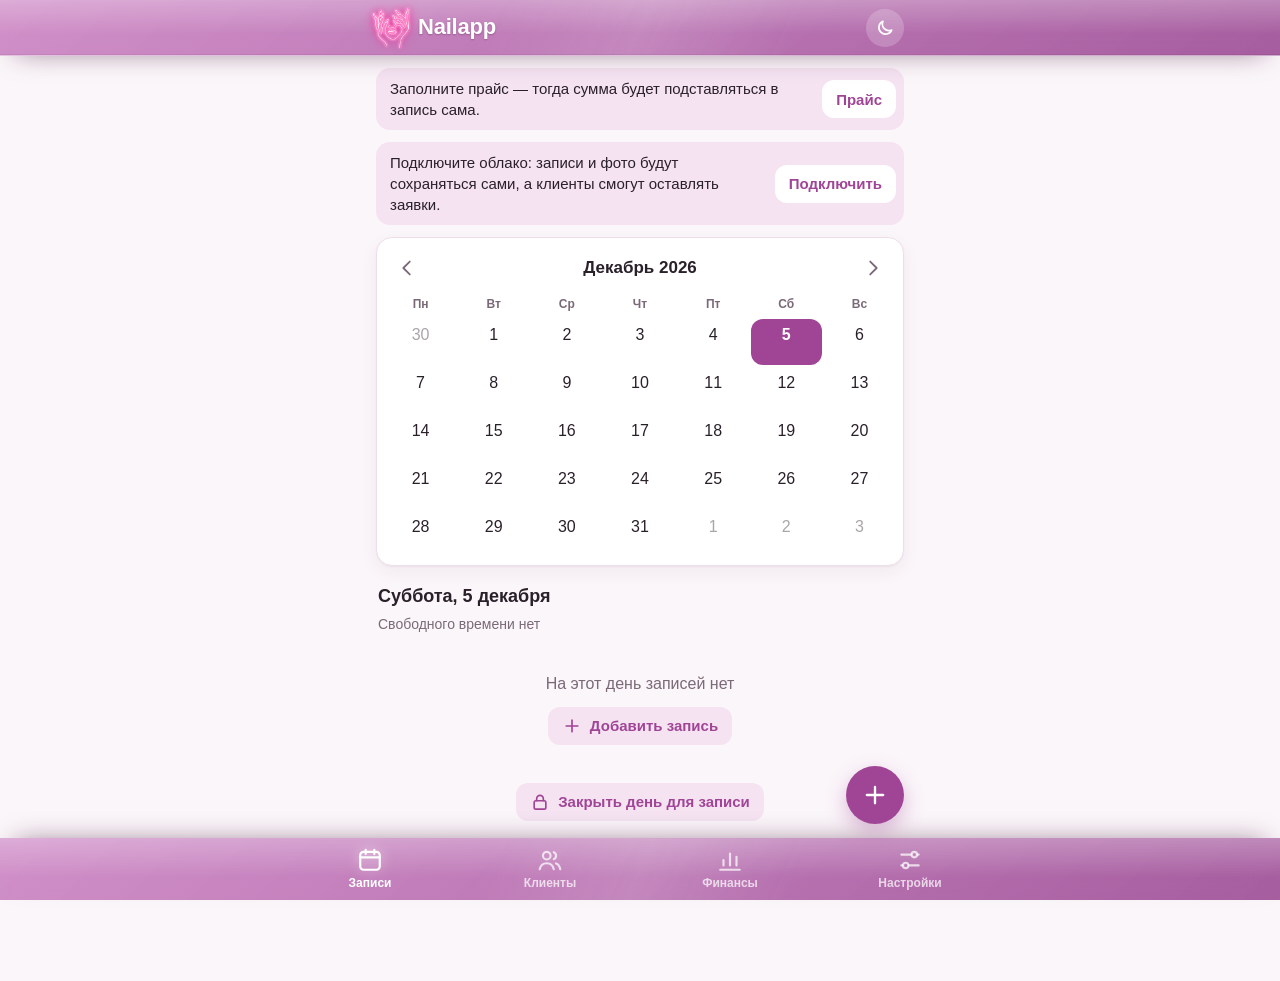
==== commit 6ee941c7: "Версия 1.7.0: настройки по пунктам, свайп в финансах, увеличение фото, неоновый значок - «Настройки»" ====
--- a/frontend/index.html
+++ b/frontend/index.html
@@ -5,19 +5,20 @@
   <meta name="viewport" content="width=device-width, initial-scale=1, viewport-fit=cover">
   <title>Nailapp</title>
   <meta name="description" content="Записи клиентов, прайс и финансы мастера маникюра.">
-  <meta name="theme-color" content="#B8456F" media="(prefers-color-scheme: light)">
-  <meta name="theme-color" content="#4A2233" media="(prefers-color-scheme: dark)">
+  <meta name="theme-color" content="#933C8B" media="(prefers-color-scheme: light)">
+  <meta name="theme-color" content="#3C1C39" media="(prefers-color-scheme: dark)">
   <meta name="mobile-web-app-capable" content="yes">
   <meta name="apple-mobile-web-app-capable" content="yes">
   <meta name="apple-mobile-web-app-status-bar-style" content="black-translucent">
   <meta name="apple-mobile-web-app-title" content="Nailapp">
   <meta name="format-detection" content="telephone=no">
   <link rel="manifest" href="manifest.webmanifest">
-  <link rel="icon" href="icons/icon.svg" type="image/svg+xml">
+  <link rel="icon" href="icons/favicon-64.png" type="image/png">
   <link rel="apple-touch-icon" href="icons/apple-touch-icon.png">
   <link rel="stylesheet" href="style.css">
   <script>
     // Тема и светлый/тёмный режим — до первой отрисовки, чтобы экран не мигал (см. app.js).
+    document.documentElement.dataset.mode = 'light'; // исходно — светлый режим
     try {
       const theme = localStorage.getItem('kae:theme'), mode = localStorage.getItem('kae:mode');
       if (theme) document.documentElement.dataset.theme = theme;
--- a/frontend/style.css
+++ b/frontend/style.css
@@ -1,20 +1,20 @@
 /* Nailapp — оформление. Цвета — переменные.
-   Три темы: розовая (по умолчанию), пурпурная и фиолетовая — html[data-theme].
-   У каждой светлый и тёмный режим. Режим — html[data-mode] (кнопка в шапке),
-   без него — как в настройках телефона (так работает и страница для клиентов). */
+   Три темы: пурпурная (исходная), розовая и фиолетовая — html[data-theme].
+   У каждой светлый и тёмный режим. Режим — html[data-mode]: в приложении исходно
+   светлый, меняется кнопкой в шапке; без него (страница для клиентов) — как в телефоне. */
 
 /* Палитры: --l-* для светлого режима, --d-* для тёмного. */
-:root, [data-theme="rose"] {
+:root, [data-theme="plum"] {
+  --l-bg: #FBF6FA; --l-text: #2A2029; --l-muted: #7A6A78; --l-line: #ECDFEA;
+  --l-accent: #A04596; --l-accent-soft: #F5E3F2; --l-bar1: #C06BB6; --l-bar2: #933C8B;
+  --d-bg: #140F14; --d-card: #201A20; --d-field: #191419; --d-text: #F2EAF1; --d-muted: #A796A5; --d-line: #352A34;
+  --d-accent: #D67BCB; --d-accent-ink: #2A0F27; --d-accent-soft: #3A2238; --d-bar1: #62305B; --d-bar2: #3C1C39;
+}
+[data-theme="rose"] {
   --l-bg: #FCF6F8; --l-text: #2B2126; --l-muted: #7E6B73; --l-line: #EFE0E6;
   --l-accent: #B8456F; --l-accent-soft: #F9E3EC; --l-bar1: #D6739B; --l-bar2: #AE4169;
   --d-bg: #151012; --d-card: #211A1D; --d-field: #1A1417; --d-text: #F3EBEE; --d-muted: #A8979E; --d-line: #362B30;
   --d-accent: #E0719A; --d-accent-ink: #2A0F1A; --d-accent-soft: #3B2230; --d-bar1: #6A2F4B; --d-bar2: #3F1C2E;
-}
-[data-theme="plum"] {
-  --l-bg: #FBF6FA; --l-text: #2A2029; --l-muted: #7A6A78; --l-line: #ECDFEA;
-  --l-accent: #A04596; --l-accent-soft: #F5E3F2; --l-bar1: #C06BB6; --l-bar2: #933C8B;
-  --d-bg: #140F14; --d-card: #201A20; --d-field: #191419; --d-text: #F2EAF1; --d-muted: #A796A5; --d-line: #352A34;
-  --d-accent: #D67BCB; --d-accent-ink: #2A0F27; --d-accent-soft: #3A2238; --d-bar1: #62305B; --d-bar2: #3C1C39;
 }
 [data-theme="lavender"] {
   --l-bg: #F8F6FC; --l-text: #25212F; --l-muted: #6E6880; --l-line: #E6E0F1;
@@ -128,8 +128,8 @@
 /* ---------- Верхняя панель ---------- */
 
 /* Стеклянная глянцевая полоса: цвет темы чуть прозрачный, под ним размывается то,
-   что прокручивается, сверху — блик. Такая же — у окон записи и клиента. */
-.appbar, .sheet-head {
+   что прокручивается, сверху — блик. Такая же — у окон записи и клиента и внизу, у вкладок. */
+.appbar, .sheet-head, .tabbar {
   background: var(--bar);
   background:
     linear-gradient(180deg, rgba(255, 255, 255, var(--sheen)) 0%, rgba(255, 255, 255, 0) 62%),
@@ -269,10 +269,14 @@
 .cal-head { display: flex; align-items: center; justify-content: space-between; padding: 0 2px 4px; }
 .cal-head b, .month-nav b { font-size: 17px; }
 .cal-grid { display: grid; grid-template-columns: repeat(7, 1fr); gap: 2px; }
-/* Смена месяца: сетка уезжает за пальцем, новый месяц въезжает с той же стороны. */
-.cal-grid.settle { transition: transform .15s ease-out, opacity .15s; }
-.cal-grid.enter-next { animation: cal-next .22s ease-out; }
-.cal-grid.enter-prev { animation: cal-prev .22s ease-out; }
+/* Смена месяца (календарь и финансы): блок уезжает за пальцем, новый месяц въезжает с той же стороны. */
+.cal-grid.settle, .fin-page.settle { transition: transform .15s ease-out, opacity .15s; }
+.cal-grid.enter-next, .fin-page.enter-next { animation: cal-next .22s ease-out; }
+.cal-grid.enter-prev, .fin-page.enter-prev { animation: cal-prev .22s ease-out; }
+/* Финансы: вертикальную прокрутку ведёт браузер, свайп вбок — приложение.
+   Поле обрезки шире страницы на отступы, чтобы не резались тени карточек. */
+.fin-clip { overflow: hidden; margin: 0 -16px; padding: 0 16px; }
+.fin-page { touch-action: pan-y; }
 @keyframes cal-next { from { opacity: 0; transform: translateX(48px); } }
 @keyframes cal-prev { from { opacity: 0; transform: translateX(-48px); } }
 .wd { padding: 4px 0; text-align: center; color: var(--muted); font-size: 12px; font-weight: 600; }
@@ -354,8 +358,9 @@
   display: flex;
   justify-content: center;
   padding: 0 8px env(safe-area-inset-bottom);
-  background: var(--card);
-  border-top: 1px solid var(--line);
+  border-top: 1px solid rgba(255, 255, 255, .28);
+  border-bottom: 0;
+  box-shadow: 0 -10px 28px -16px rgba(60, 10, 40, .6);
 }
 .tabbar button {
   display: flex;
@@ -367,11 +372,12 @@
   padding: 8px 0;
   border: 0;
   background: none;
-  color: var(--muted);
+  color: rgba(255, 255, 255, .72);
   font-size: 12px;
   font-weight: 600;
 }
-.tabbar button.active { color: var(--accent); }
+.tabbar button.active { color: #fff; }
+.tabbar button.active .ico { filter: drop-shadow(0 0 6px rgba(255, 255, 255, .55)); }
 .tabbar .ico { width: 26px; height: 26px; }
 
 /* ---------- Окно записи и формы ---------- */
@@ -548,6 +554,29 @@
 .card > .btn.small { margin-top: 12px; }
 .version { margin: 8px 0 0; color: var(--muted); font-size: 13px; text-align: center; }
 
+/* ---------- Настройки: список пунктов и отдельные страницы ---------- */
+
+.settings-menu { padding: 0; overflow: hidden; }
+.menu-row {
+  display: flex;
+  align-items: center;
+  gap: 12px;
+  width: 100%;
+  padding: 12px 12px 12px 14px;
+  border: 0;
+  border-bottom: 1px solid var(--line);
+  background: none;
+  text-align: left;
+}
+.menu-row:last-child { border-bottom: 0; }
+.menu-row b { display: block; font-size: 16px; }
+.menu-row small { display: block; overflow: hidden; color: var(--muted); font-size: 13px; white-space: nowrap; text-overflow: ellipsis; }
+.menu-row > .ico { color: var(--muted); }
+.menu-ico { display: grid; place-items: center; width: 36px; height: 36px; flex: none; border-radius: 10px; background: var(--accent-soft); color: var(--accent); }
+.back-link { display: inline-flex; align-items: center; gap: 2px; margin: 0 0 2px -8px; padding: 6px 8px; border: 0; background: none; color: var(--accent); font-size: 16px; font-weight: 600; }
+.page-title { margin: 0 0 12px; font-size: 26px; }
+.page-card > :first-child { margin-top: 0; }
+
 /* ---------- Выбор темы ---------- */
 
 .themes { display: grid; grid-template-columns: repeat(3, 1fr); gap: 8px; margin-top: 10px; }
@@ -653,7 +682,8 @@
 .client-row b { overflow: hidden; white-space: nowrap; text-overflow: ellipsis; }
 .client-row small { color: var(--muted); font-size: 13px; }
 .client-row .meta { flex: none; align-items: flex-end; font-size: 14px; text-align: right; }
-.list-empty { padding: 14px 0; }
+.list-empty { padding: 14px 0; text-align: center; }
+.list-empty .btn { margin-top: 10px; }
 
 .client-phone { margin: 10px 2px 0; font-size: 17px; }
 .section-title { margin: 22px 2px 10px; font-size: 17px; }
@@ -704,10 +734,12 @@
 .viewer.settle { transition: background-color .25s, opacity .25s; }
 .viewer.settle .viewer-bar { transition: opacity .25s; }
 .viewer.settle .viewer-track, .viewer.settle .viewer-slide { transition: transform .25s ease-out; }
+/* После увеличения двумя пальцами фото плавно возвращается. */
+.viewer-slide img.unzoom { transition: transform .25s ease-out; }
 
 @media (prefers-reduced-motion: reduce) {
-  .viewer, .cal-grid { animation: none !important; }
-  .viewer.settle, .viewer.settle *, .cal-grid.settle { transition: none !important; }
+  .viewer, .cal-grid, .fin-page { animation: none !important; }
+  .viewer.settle, .viewer.settle *, .cal-grid.settle, .fin-page.settle, .viewer-slide img.unzoom { transition: none !important; }
 }
 
 /* ---------- Ссылка для клиентов ---------- */
@@ -763,6 +795,7 @@
   padding: 0 5px;
   border-radius: 9px;
   background: var(--danger);
+  box-shadow: 0 0 0 2px rgba(255, 255, 255, .85);
   color: #fff;
   font-size: 11px;
   font-style: normal;
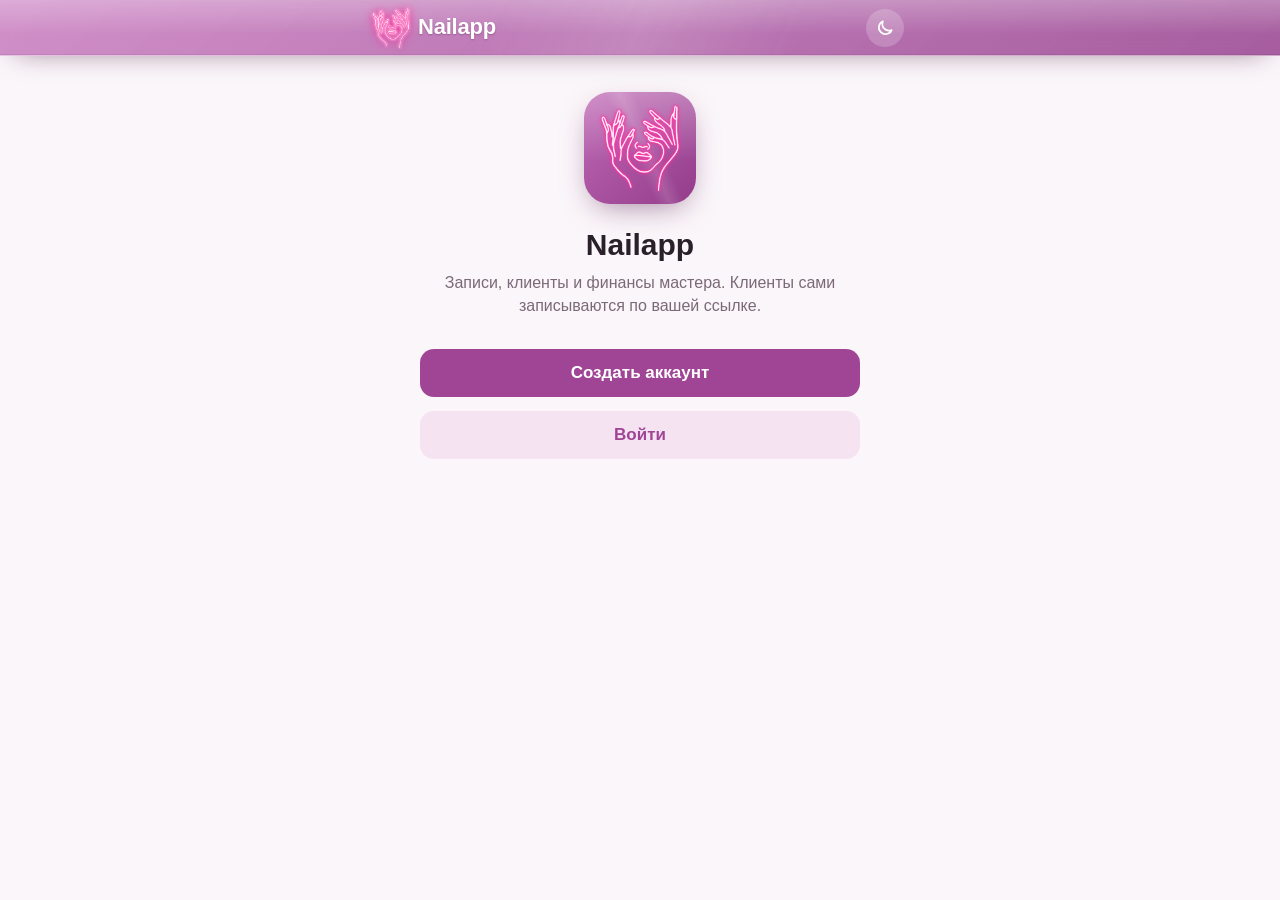
==== commit c44a1368: "Версия 2.0.0: аккаунты мастеров, администратор, адрес nailapp.pages.dev - Регистрация и вход по номе" ====
--- a/frontend/index.html
+++ b/frontend/index.html
@@ -2,6 +2,9 @@
 <html lang="ru">
 <head>
   <meta charset="utf-8">
+  <!-- Политика безопасности: скрипты — только файлы сайта, запросы — только к своему серверу.
+       Сменился адрес сервера (config.js) — поменяйте его и здесь, во всех трёх страницах. -->
+  <meta http-equiv="Content-Security-Policy" content="default-src 'self'; script-src 'self'; style-src 'self' 'unsafe-inline'; img-src 'self' blob:; connect-src 'self' https://kae-zapis-api.kae-zapis.workers.dev http://127.0.0.1:8787 http://localhost:8787; object-src 'none'; base-uri 'self'; form-action 'self'">
   <meta name="viewport" content="width=device-width, initial-scale=1, viewport-fit=cover">
   <title>Nailapp</title>
   <meta name="description" content="Записи клиентов, прайс и финансы мастера маникюра.">
@@ -16,15 +19,8 @@
   <link rel="icon" href="icons/favicon-64.png" type="image/png">
   <link rel="apple-touch-icon" href="icons/apple-touch-icon.png">
   <link rel="stylesheet" href="style.css">
-  <script>
-    // Тема и светлый/тёмный режим — до первой отрисовки, чтобы экран не мигал (см. app.js).
-    document.documentElement.dataset.mode = 'light'; // исходно — светлый режим
-    try {
-      const theme = localStorage.getItem('kae:theme'), mode = localStorage.getItem('kae:mode');
-      if (theme) document.documentElement.dataset.theme = theme;
-      if (mode) document.documentElement.dataset.mode = mode;
-    } catch (e) { /* приватный режим — цвета по умолчанию */ }
-  </script>
+  <script src="errors.js" data-source="app"></script>
+  <script src="theme-init.js"></script>
   <script type="module" src="app.js"></script>
 </head>
 <body>
--- a/frontend/style.css
+++ b/frontend/style.css
@@ -270,13 +270,17 @@
 .cal-head b, .month-nav b { font-size: 17px; }
 .cal-grid { display: grid; grid-template-columns: repeat(7, 1fr); gap: 2px; }
 /* Смена месяца (календарь и финансы): блок уезжает за пальцем, новый месяц въезжает с той же стороны. */
-.cal-grid.settle, .fin-page.settle { transition: transform .15s ease-out, opacity .15s; }
-.cal-grid.enter-next, .fin-page.enter-next { animation: cal-next .22s ease-out; }
-.cal-grid.enter-prev, .fin-page.enter-prev { animation: cal-prev .22s ease-out; }
+.cal-grid.settle, .fin-page.settle, .rent-grid.settle { transition: transform .15s ease-out, opacity .15s; }
+.cal-grid.enter-next, .fin-page.enter-next, .rent-grid.enter-next { animation: cal-next .22s ease-out; }
+.cal-grid.enter-prev, .fin-page.enter-prev, .rent-grid.enter-prev { animation: cal-prev .22s ease-out; }
 /* Финансы: вертикальную прокрутку ведёт браузер, свайп вбок — приложение.
    Поле обрезки шире страницы на отступы, чтобы не резались тени карточек. */
-.fin-clip { overflow: hidden; margin: 0 -16px; padding: 0 16px; }
-.fin-page { touch-action: pan-y; }
+.slide-clip { overflow: hidden; margin: 0 -16px -24px; padding: 0 16px 24px; }
+.fin-page, .settings-page { touch-action: pan-y; }
+/* Настройки: пункт въезжает справа, список при возврате — слева; свайп вправо — назад. */
+.settings-page.settle { transition: transform .15s ease-out, opacity .15s; }
+.settings-page.enter-next { animation: cal-next .22s ease-out; }
+.settings-home.enter-prev { animation: cal-prev .22s ease-out; }
 @keyframes cal-next { from { opacity: 0; transform: translateX(48px); } }
 @keyframes cal-prev { from { opacity: 0; transform: translateX(-48px); } }
 .wd { padding: 4px 0; text-align: center; color: var(--muted); font-size: 12px; font-weight: 600; }
@@ -519,6 +523,9 @@
 .line b { white-space: nowrap; font-variant-numeric: tabular-nums; }
 .line b.in { color: var(--ok); }
 .line.soft { color: var(--muted); }
+.line-btn { width: 100%; border: 0; border-bottom: 1px solid var(--line); background: none; color: inherit; font: inherit; text-align: left; cursor: pointer; }
+.line-btn:last-child { border-bottom: 0; }
+.summary small { display: block; color: var(--muted); font-size: 13px; font-weight: 500; }
 
 .section-head { display: flex; align-items: center; justify-content: space-between; gap: 12px; margin: 20px 2px 10px; }
 .section-head h2 { font-size: 18px; }
@@ -551,6 +558,12 @@
 .money-wrap { position: relative; flex: none; width: 94px; }
 .money-wrap input { padding-right: 24px; text-align: right; font-variant-numeric: tabular-nums; }
 .money-wrap span { position: absolute; right: 9px; top: 50%; transform: translateY(-50%); color: var(--muted); pointer-events: none; }
+/* Услуга в прайсе: название, ниже — цена и сколько длится. */
+.price-item { margin-top: 12px; padding-top: 4px; border-top: 1px solid var(--line); }
+.price-item:first-child { border-top: 0; }
+.price-item .price-row + .price-row { margin-top: 6px; }
+.price-item .money-wrap { width: 118px; }
+.price-item select { flex: 1; min-width: 0; min-height: 44px; margin-top: 0; padding: 9px 10px; font-size: 15px; }
 .card > .btn.small { margin-top: 12px; }
 .version { margin: 8px 0 0; color: var(--muted); font-size: 13px; text-align: center; }
 
@@ -576,6 +589,64 @@
 .back-link { display: inline-flex; align-items: center; gap: 2px; margin: 0 0 2px -8px; padding: 6px 8px; border: 0; background: none; color: var(--accent); font-size: 16px; font-weight: 600; }
 .page-title { margin: 0 0 12px; font-size: 26px; }
 .page-card > :first-child { margin-top: 0; }
+
+/* ---------- Вход, регистрация и страница администратора ---------- */
+
+body.auth .tabbar { display: none; }
+body.auth { padding-bottom: env(safe-area-inset-bottom); }
+.auth-page { max-width: 440px; margin: 0 auto; }
+.auth-hero { padding: 24px 8px 18px; text-align: center; }
+.auth-hero img { width: 112px; height: 112px; border-radius: 26px; box-shadow: 0 10px 30px -10px rgba(80, 20, 70, .55); }
+.auth-hero h2 { margin-top: 14px; font-size: 30px; }
+.auth-hero p { margin-top: 6px; color: var(--muted); }
+.auth-page .btn.ghost { margin-top: 6px; }
+.card-title { margin: 0 0 4px; font-size: 17px; }
+.admin-master { display: flex; align-items: center; gap: 10px; padding: 12px 0; border-bottom: 1px solid var(--line); }
+.admin-master:last-child { border-bottom: 0; }
+.admin-master b { display: block; }
+.admin-master small { display: block; color: var(--muted); font-size: 13px; }
+.admin-master a { color: var(--accent); font-weight: 600; }
+.temp-password { margin: 10px 0; font-size: 28px; font-weight: 800; letter-spacing: .08em; text-align: center; -webkit-user-select: all; user-select: all; }
+
+/* ---------- Карточка клиента: Instagram, день рождения, откуда ---------- */
+
+.profile { margin-top: 12px; padding: 8px 12px 12px; border: 1px solid var(--line); border-radius: 14px; background: var(--card); }
+.profile-row { display: flex; align-items: center; gap: 8px; padding: 6px 0; color: var(--text); font-size: 15px; text-decoration: none; }
+.profile-row .ico { color: var(--accent); }
+a.profile-row { color: var(--accent); font-weight: 600; }
+.profile > .hint { margin: 4px 0 0; }
+.profile .btn.small { margin-top: 8px; }
+.source-chips { margin-top: 8px; }
+
+/* ---------- Оплата аренды: месяцы года ---------- */
+
+.rent-head { display: flex; align-items: center; justify-content: space-between; gap: 8px; }
+.rent-head h3 { margin: 0; font-size: 17px; }
+.year-nav { display: flex; align-items: center; gap: 2px; }
+.year-nav b { min-width: 44px; text-align: center; font-variant-numeric: tabular-nums; }
+.rent-cal { overflow: hidden; margin: 8px -6px 0; padding: 0 6px; touch-action: pan-y; }
+.rent-grid { display: grid; grid-template-columns: repeat(3, 1fr); gap: 6px; }
+.rent-month {
+  display: flex;
+  flex-direction: column;
+  align-items: flex-start;
+  gap: 1px;
+  min-width: 0;
+  padding: 8px 9px;
+  border: 1px solid var(--line);
+  border-radius: 12px;
+  background: var(--card);
+  text-align: left;
+}
+.rent-month b { font-size: 14px; }
+.rent-month small { color: var(--muted); font-size: 12px; font-variant-numeric: tabular-nums; }
+.rent-month i { display: flex; align-items: center; gap: 3px; min-height: 16px; font-size: 12px; font-style: normal; font-weight: 600; color: var(--muted); }
+.rent-month i .ico { width: 14px; height: 14px; }
+.rent-month.paid { border-color: color-mix(in srgb, var(--ok) 45%, transparent); background: var(--ok-soft); }
+.rent-month.paid i { color: var(--ok); }
+.rent-month.due { border-color: color-mix(in srgb, var(--warn) 55%, transparent); background: var(--warn-soft); }
+.rent-month.due i { color: var(--warn); }
+.rent-month.future { opacity: .6; }
 
 /* ---------- Выбор темы ---------- */
 
@@ -620,12 +691,6 @@
   transform: translateX(-50%);
 }
 
-/* Узкие телефоны: название услуги — на отдельной строке, чтобы не обрезалось. */
-@media (max-width: 370px) {
-  .prices .price-row { flex-wrap: wrap; margin-top: 14px; }
-  .prices .price-row > input { flex-basis: 100%; }
-  .prices .money-wrap { flex: 1; }
-}
 
 @media (max-width: 350px) {
   .row2 { grid-template-columns: 1fr; gap: 0; }
@@ -738,8 +803,8 @@
 .viewer-slide img.unzoom { transition: transform .25s ease-out; }
 
 @media (prefers-reduced-motion: reduce) {
-  .viewer, .cal-grid, .fin-page { animation: none !important; }
-  .viewer.settle, .viewer.settle *, .cal-grid.settle, .fin-page.settle, .viewer-slide img.unzoom { transition: none !important; }
+  .viewer, .cal-grid, .fin-page, .rent-grid, .settings-page, .settings-home { animation: none !important; }
+  .viewer.settle, .viewer.settle *, .cal-grid.settle, .fin-page.settle, .rent-grid.settle, .settings-page.settle, .viewer-slide img.unzoom { transition: none !important; }
 }
 
 /* ---------- Ссылка для клиентов ---------- */
@@ -760,6 +825,8 @@
 
 body.okna { padding-bottom: calc(24px + env(safe-area-inset-bottom)); }
 body.okna main { padding-bottom: 24px; }
+.okna-title { margin: 4px 2px 10px; font-size: 22px; line-height: 1.25; }
+.okna-title small { display: block; margin-top: 2px; color: var(--muted); font-size: 15px; font-weight: 600; }
 .okna-intro { margin: 2px 2px 14px; color: var(--muted); font-size: 15px; }
 .okna-intro a { color: var(--accent); font-weight: 600; }
 .okna-day { padding: 0; overflow: hidden; }
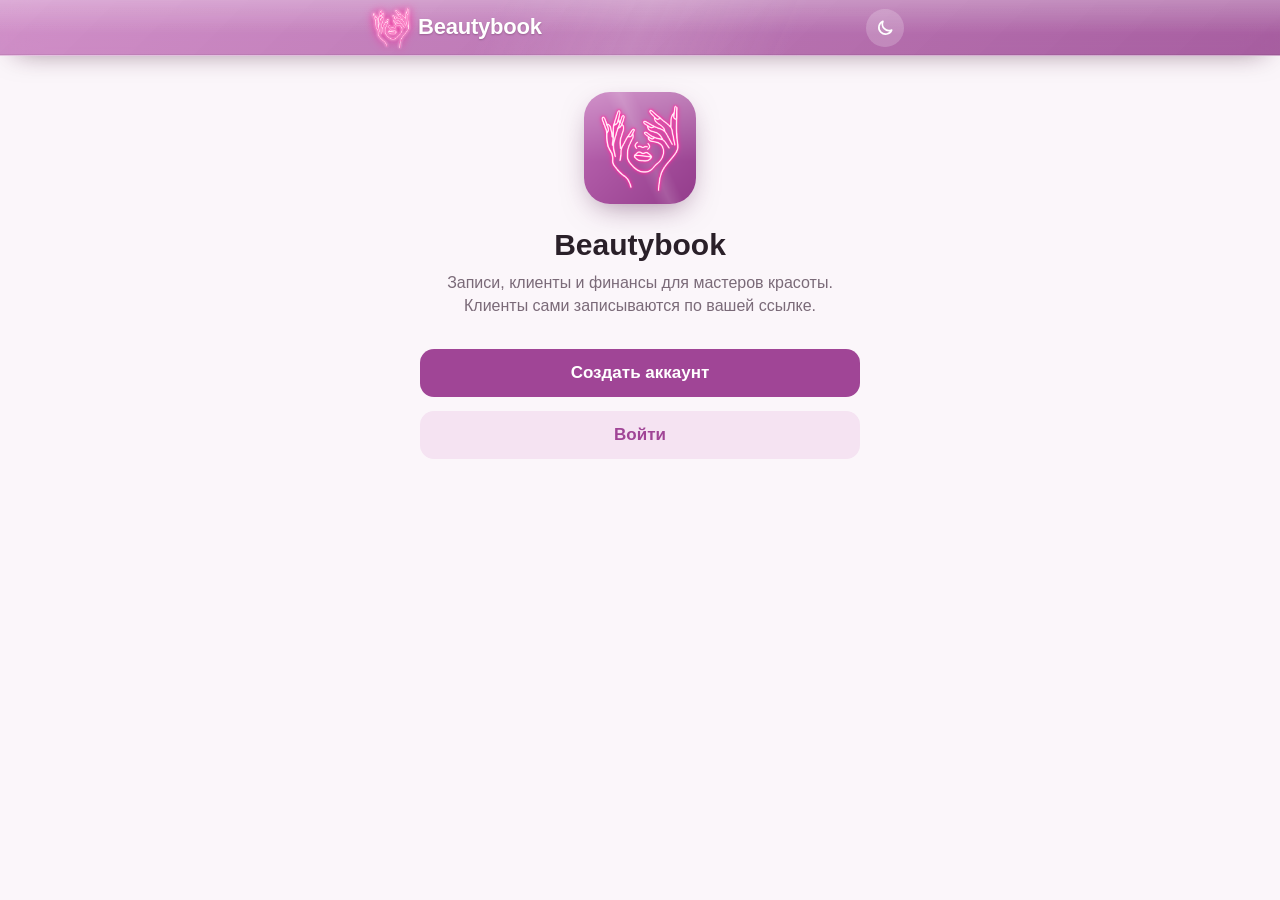
==== commit 02cc1e18: "Версия 2.4.0: Beautybook — для всех мастеров красоты - Название Beautybook (логотип прежний), адрес " ====
--- a/frontend/index.html
+++ b/frontend/index.html
@@ -6,14 +6,14 @@
        Сменился адрес сервера (config.js) — поменяйте его и здесь, во всех трёх страницах. -->
   <meta http-equiv="Content-Security-Policy" content="default-src 'self'; script-src 'self'; style-src 'self' 'unsafe-inline'; img-src 'self' blob:; connect-src 'self' https://kae-zapis-api.kae-zapis.workers.dev http://127.0.0.1:8787 http://localhost:8787; object-src 'none'; base-uri 'self'; form-action 'self'">
   <meta name="viewport" content="width=device-width, initial-scale=1, viewport-fit=cover">
-  <title>Nailapp</title>
-  <meta name="description" content="Записи клиентов, прайс и финансы мастера маникюра.">
+  <title>Beautybook</title>
+  <meta name="description" content="Записи клиентов, прайс и финансы мастера красоты.">
   <meta name="theme-color" content="#933C8B" media="(prefers-color-scheme: light)">
   <meta name="theme-color" content="#3C1C39" media="(prefers-color-scheme: dark)">
   <meta name="mobile-web-app-capable" content="yes">
   <meta name="apple-mobile-web-app-capable" content="yes">
   <meta name="apple-mobile-web-app-status-bar-style" content="black-translucent">
-  <meta name="apple-mobile-web-app-title" content="Nailapp">
+  <meta name="apple-mobile-web-app-title" content="Beautybook">
   <meta name="format-detection" content="telephone=no">
   <link rel="manifest" href="manifest.webmanifest">
   <link rel="icon" href="icons/favicon-64.png" type="image/png">
@@ -25,7 +25,7 @@
 </head>
 <body>
   <header class="appbar" id="appbar">
-    <h1 class="brand"><img src="icons/logo-neon.png" alt="" width="42" height="42">Nailapp</h1>
+    <h1 class="brand"><img src="icons/logo-neon.png" alt="" width="42" height="42">Beautybook</h1>
     <div class="appbar-actions" id="appbar-actions"></div>
   </header>
   <main id="view"></main>
--- a/frontend/style.css
+++ b/frontend/style.css
@@ -1,5 +1,6 @@
-/* Nailapp — оформление. Цвета — переменные.
-   Три темы: пурпурная (исходная), розовая и фиолетовая — html[data-theme].
+/* Beautybook — оформление. Цвета — переменные.
+   Четыре темы: пурпурная (исходная), розовая, фиолетовая и графит (2.4.0, для барберов
+   и парикмахеров, кому не по душе розовые тона) — html[data-theme].
    У каждой светлый и тёмный режим. Режим — html[data-mode]: в приложении исходно
    светлый, меняется кнопкой в шапке; без него (страница для клиентов) — как в телефоне. */
 
@@ -21,6 +22,12 @@
   --l-accent: #7858B8; --l-accent-soft: #EEE8F9; --l-bar1: #9C82D8; --l-bar2: #7056B8;
   --d-bg: #110F17; --d-card: #1C1924; --d-field: #16141D; --d-text: #EEEAF6; --d-muted: #9D96AE; --d-line: #2E2A3B;
   --d-accent: #A992EA; --d-accent-ink: #1C1433; --d-accent-soft: #2C2645; --d-bar1: #44356E; --d-bar2: #2A2046;
+}
+[data-theme="graphite"] {
+  --l-bg: #F3F4F6; --l-text: #1D2127; --l-muted: #646D78; --l-line: #DDE1E6;
+  --l-accent: #3D628F; --l-accent-soft: #E2E9F2; --l-bar1: #4B535E; --l-bar2: #262B32;
+  --d-bg: #0E1013; --d-card: #181B20; --d-field: #13161A; --d-text: #E8EBEF; --d-muted: #959EA9; --d-line: #292E35;
+  --d-accent: #82A9D9; --d-accent-ink: #0D1826; --d-accent-soft: #1E2836; --d-bar1: #3A4049; --d-bar2: #22262C;
 }
 
 /* Светлый режим */
@@ -606,6 +613,29 @@
 .admin-master b { display: block; }
 .admin-master small { display: block; color: var(--muted); font-size: 13px; }
 .admin-master a { color: var(--accent); font-weight: 600; }
+/* Страница администратора: разделы и карточка мастера */
+body.admin .line b { white-space: normal; text-align: right; overflow-wrap: anywhere; }
+body.admin .menu-row > b { flex: none; font-variant-numeric: tabular-nums; }
+body.admin .page-card > .btn.small { margin-top: 10px; }
+body.admin .sub-row { display: flex; align-items: flex-start; gap: 12px; padding: 10px 0; border-bottom: 1px solid var(--line); }
+body.admin .sub-row:last-child { border-bottom: 0; }
+body.admin .sub-check {
+  width: 24px;
+  height: 24px;
+  min-height: 0;
+  flex: none;
+  margin: 0;
+  padding: 0;
+  -webkit-appearance: checkbox;
+  appearance: auto;
+  accent-color: var(--accent);
+}
+body.admin .sub-info { min-width: 0; padding: 0; border: 0; background: none; color: inherit; text-align: left; }
+body.admin .sub-info b { display: block; font-size: 16px; }
+body.admin .sub-info small { display: block; color: var(--muted); font-size: 13px; }
+body.admin .sub-row.off .sub-info small { color: var(--warn); }
+body.admin .until-form { display: flex; align-items: flex-end; gap: 8px; margin-top: 10px; }
+body.admin .until-form label { flex: 1; margin: 0; }
 .temp-password { margin: 10px 0; font-size: 28px; font-weight: 800; letter-spacing: .08em; text-align: center; -webkit-user-select: all; user-select: all; }
 
 /* ---------- Карточка клиента: Instagram, день рождения, откуда ---------- */
@@ -650,7 +680,7 @@
 
 /* ---------- Выбор темы ---------- */
 
-.themes { display: grid; grid-template-columns: repeat(3, 1fr); gap: 8px; margin-top: 10px; }
+.themes { display: grid; grid-template-columns: repeat(2, 1fr); gap: 8px; margin-top: 10px; }
 .theme-pick {
   display: flex;
   flex-direction: column;
@@ -701,11 +731,19 @@
 .day.off:not(.sel) { background: repeating-linear-gradient(135deg, var(--line) 0 4px, transparent 4px 8px); }
 .day.off span { text-decoration: line-through; }
 .day.off:not(.sel) span { color: var(--muted); }
+/* Закрыта часть дня: штриховка только снизу клетки. */
+.day.part:not(.sel) { background: repeating-linear-gradient(135deg, var(--line) 0 4px, transparent 4px 8px) bottom / 100% 40% no-repeat; }
 
 .free-line { margin: -4px 2px 10px; color: var(--muted); font-size: 14px; }
 .banner.off { background: var(--line); }
 .banner small { display: block; color: var(--muted); font-size: 13px; }
-.day-actions { margin-top: 10px; text-align: center; }
+.day-actions { display: flex; flex-wrap: wrap; justify-content: center; gap: 8px; margin-top: 10px; }
+/* Закрытое время в списке дня — среди записей. */
+.appt.closed { border-color: transparent; border-left-color: var(--muted); background: var(--line); box-shadow: none; }
+.appt.closed .appt-sum { color: var(--muted); }
+.appt.closed .ico { width: 18px; height: 18px; }
+.seg.two { grid-template-columns: 1fr 1fr; }
+.sheet-body > .seg:first-child { margin-top: 14px; }
 .btn.ghost { background: none; color: var(--muted); font-weight: 600; }
 
 .time-hint { margin-top: 8px; color: var(--muted); font-size: 14px; }
@@ -828,6 +866,9 @@
 .okna-title { margin: 4px 2px 10px; font-size: 22px; line-height: 1.25; }
 .okna-title small { display: block; margin-top: 2px; color: var(--muted); font-size: 15px; font-weight: 600; }
 .okna-intro { margin: 2px 2px 14px; color: var(--muted); font-size: 15px; }
+.okna-place { display: flex; flex-wrap: wrap; align-items: center; gap: 8px 12px; margin: -4px 2px 14px; }
+.okna-place p { display: flex; align-items: flex-start; gap: 6px; margin: 0; flex: 1 1 200px; font-size: 15px; }
+.okna-place p .ico { flex: none; width: 18px; height: 18px; margin-top: 1px; color: var(--accent); }
 .okna-intro a { color: var(--accent); font-weight: 600; }
 .okna-day { padding: 0; overflow: hidden; }
 .okna-head {
@@ -912,3 +953,143 @@
 .my-booking small { color: var(--muted); font-size: 13px; }
 .my-booking .badge { align-self: flex-start; margin-top: 6px; }
 .btn-row.center { justify-content: center; }
+
+/* ---------- Анкета мастера и условия подписки (2.4.0) ---------- */
+
+.small-chips { gap: 6px; margin-top: 8px; }
+.check { display: flex; align-items: center; gap: 10px; margin-top: 14px; color: var(--text); font-size: 15px; font-weight: 500; }
+.check input[type=checkbox] {
+  flex: none;
+  width: 22px;
+  height: 22px;
+  min-height: 0;
+  margin: 0;
+  padding: 0;
+  -webkit-appearance: checkbox;
+  appearance: auto;
+  accent-color: var(--accent);
+}
+.terms { margin-top: 14px; }
+.terms summary { color: var(--accent); font-weight: 600; cursor: pointer; }
+.terms-list { margin: 8px 0 0; padding-left: 20px; color: var(--muted); font-size: 14px; }
+.terms-list li + li { margin-top: 6px; }
+.terms-list b { color: var(--text); }
+
+/* ---------- Чат с администратором ---------- */
+
+.chat-body {
+  display: flex;
+  flex-direction: column;
+  min-height: calc(100vh - 56px - env(safe-area-inset-top));
+  min-height: calc(100dvh - 56px - env(safe-area-inset-top));
+  padding-bottom: 0;
+}
+.chat { display: flex; flex: 1; flex-direction: column; gap: 8px; padding: 12px 0; }
+.chat-empty { margin: auto 0; text-align: center; }
+.bubble { max-width: 82%; padding: 9px 12px; border-radius: 16px; background: var(--card); box-shadow: var(--shadow); }
+.bubble p { margin: 0; overflow-wrap: anywhere; }
+.bubble small { display: block; margin-top: 4px; color: var(--muted); font-size: 12px; }
+.bubble.theirs { align-self: flex-start; border-bottom-left-radius: 6px; }
+.bubble.mine { align-self: flex-end; border-bottom-right-radius: 6px; background: var(--accent); color: var(--accent-ink); }
+.bubble.mine small { color: inherit; opacity: .8; }
+.chat-form {
+  position: sticky;
+  bottom: 0;
+  display: flex;
+  align-items: flex-end;
+  gap: 8px;
+  margin: 0 -16px;
+  padding: 10px 16px calc(10px + env(safe-area-inset-bottom));
+  border-top: 1px solid var(--line);
+  background: var(--bg);
+}
+.chat-form textarea {
+  flex: 1;
+  min-width: 0;
+  min-height: 48px;
+  max-height: 140px;
+  padding: 11px 13px;
+  border: 1px solid var(--line);
+  border-radius: 14px;
+  background: var(--field);
+  color: var(--text);
+  font: inherit;
+  font-size: 17px;
+  resize: none;
+}
+.chat-form textarea:focus { outline: 2px solid var(--accent); outline-offset: -1px; }
+.chat-form .btn { flex: none; }
+.menu-badge, .btn-badge {
+  flex: none;
+  min-width: 20px;
+  height: 20px;
+  padding: 0 6px;
+  border-radius: 10px;
+  background: var(--danger);
+  color: #fff;
+  font-size: 12px;
+  font-style: normal;
+  font-weight: 700;
+  line-height: 20px;
+  text-align: center;
+}
+.btn-badge { margin-left: 6px; }
+
+/* ---------- Администратор (2.4.0): вход, сортировка, шкалы, записи по месяцам, чат ---------- */
+
+.face-small { display: flex; margin: 12px auto 0; }
+.sort-chips { margin: 0 0 12px; }
+
+/* Шкала из 10 овалов. Обычная (подписка) — от красного к зелёному, .rev (нагрузка) — наоборот. */
+.pills { display: flex; gap: 4px; }
+.pills i { flex: 1; max-width: 26px; height: 8px; border-radius: 999px; background: var(--line); }
+.pills i.on { background: var(--c); }
+.pills i:nth-child(1) { --c: #D93A2B; }
+.pills i:nth-child(2) { --c: #E2582A; }
+.pills i:nth-child(3) { --c: #EA7629; }
+.pills i:nth-child(4) { --c: #EF9428; }
+.pills i:nth-child(5) { --c: #EDB02E; }
+.pills i:nth-child(6) { --c: #D3BD2E; }
+.pills i:nth-child(7) { --c: #B0C133; }
+.pills i:nth-child(8) { --c: #86BD3C; }
+.pills i:nth-child(9) { --c: #5AB348; }
+.pills i:nth-child(10) { --c: #2FA552; }
+.pills.rev i:nth-child(1) { --c: #2FA552; }
+.pills.rev i:nth-child(2) { --c: #5AB348; }
+.pills.rev i:nth-child(3) { --c: #86BD3C; }
+.pills.rev i:nth-child(4) { --c: #B0C133; }
+.pills.rev i:nth-child(5) { --c: #D3BD2E; }
+.pills.rev i:nth-child(6) { --c: #EDB02E; }
+.pills.rev i:nth-child(7) { --c: #EF9428; }
+.pills.rev i:nth-child(8) { --c: #EA7629; }
+.pills.rev i:nth-child(9) { --c: #E2582A; }
+.pills.rev i:nth-child(10) { --c: #D93A2B; }
+
+.sub-main { min-width: 0; }
+.sub-scale { display: flex; align-items: center; gap: 10px; margin-top: 6px; }
+.sub-scale .pills { flex: 1; max-width: 300px; }
+.sub-scale small { flex: none; color: var(--muted); font-size: 12px; font-variant-numeric: tabular-nums; }
+.page-card > .sub-scale { margin: 10px 0 4px; }
+.plan-choice { margin-top: 8px; }
+.plan-choice small { color: var(--muted); font-size: 13px; }
+.plan-choice .btn-row { margin-top: 6px; }
+
+.load-row { padding: 10px 0; border-bottom: 1px solid var(--line); }
+.load-row:last-of-type { border-bottom: 0; }
+.load-head { display: flex; justify-content: space-between; gap: 10px; margin-bottom: 8px; font-size: 15px; }
+.load-head b { text-align: right; font-variant-numeric: tabular-nums; }
+.load-row .pills i { max-width: none; height: 10px; }
+.load-level.ok { color: var(--ok); }
+.load-level.warn { color: var(--warn); }
+.load-level.bad { color: var(--danger); }
+
+.stats-table { width: 100%; margin-top: 8px; border-collapse: collapse; font-size: 15px; font-variant-numeric: tabular-nums; }
+.stats-table th { padding: 6px 4px; color: var(--muted); font-size: 12px; font-weight: 600; text-align: right; vertical-align: bottom; }
+.stats-table td { padding: 8px 4px; border-top: 1px solid var(--line); text-align: right; vertical-align: top; }
+.stats-table th:first-child, .stats-table td:first-child { text-align: left; }
+.stats-table td small { display: block; color: var(--muted); font-size: 12px; }
+
+.copy-btn { display: inline-grid; width: 32px; height: 32px; margin: -6px -6px -6px 2px; vertical-align: middle; color: var(--accent); }
+.copy-btn .ico { width: 18px; height: 18px; }
+
+body.admin .chat-form { margin: 0; padding: 10px 0 calc(10px + env(safe-area-inset-bottom)); }
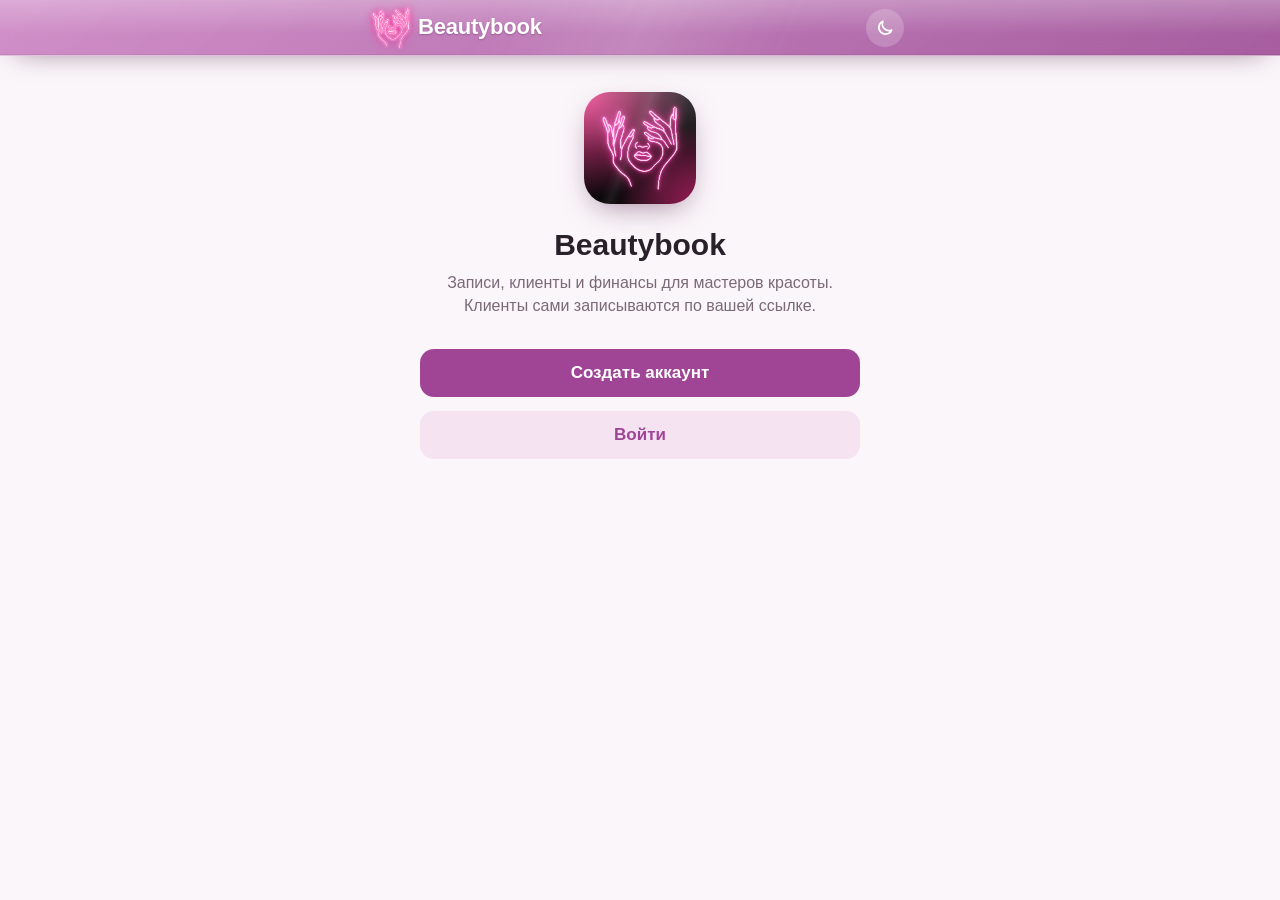
==== commit f42dca96: "Версия 2.5.0: уведомления администратору, прайс по направлению, розово-чёрные значки, адрес beautybo" ====
--- a/frontend/index.html
+++ b/frontend/index.html
@@ -16,8 +16,8 @@
   <meta name="apple-mobile-web-app-title" content="Beautybook">
   <meta name="format-detection" content="telephone=no">
   <link rel="manifest" href="manifest.webmanifest">
-  <link rel="icon" href="icons/favicon-64.png" type="image/png">
-  <link rel="apple-touch-icon" href="icons/apple-touch-icon.png">
+  <link rel="icon" href="icons/bb-favicon-64.png" type="image/png">
+  <link rel="apple-touch-icon" href="icons/bb-touch-180.png">
   <link rel="stylesheet" href="style.css">
   <script src="errors.js" data-source="app"></script>
   <script src="theme-init.js"></script>
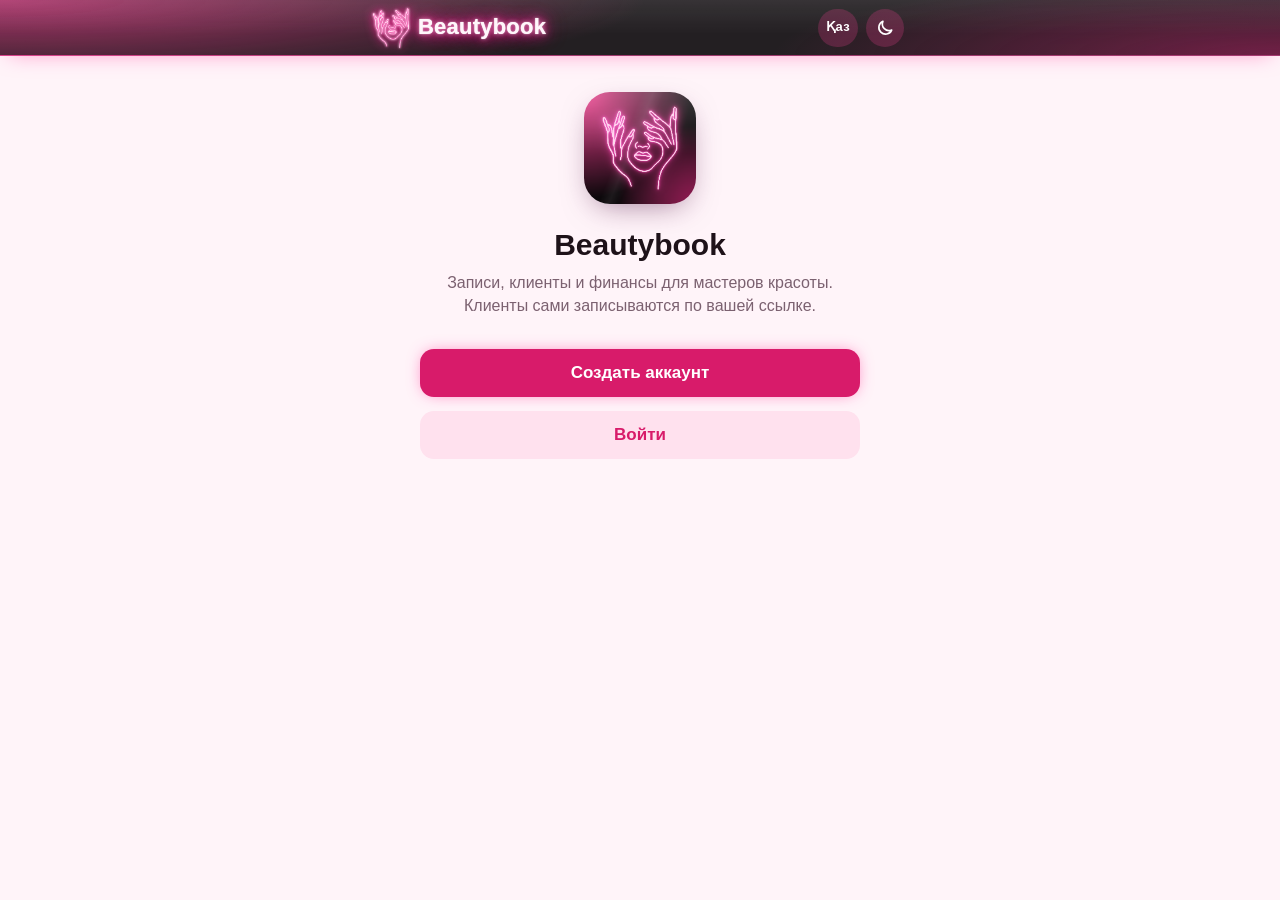
==== commit 5ea973c6: "Версия 2.9.1: исходная тема — розово-чёрная на всех страницах Новые мастера, страница клиентов и пер" ====
--- a/frontend/index.html
+++ b/frontend/index.html
@@ -8,8 +8,8 @@
   <meta name="viewport" content="width=device-width, initial-scale=1, viewport-fit=cover">
   <title>Beautybook</title>
   <meta name="description" content="Записи клиентов, прайс и финансы мастера красоты.">
-  <meta name="theme-color" content="#933C8B" media="(prefers-color-scheme: light)">
-  <meta name="theme-color" content="#3C1C39" media="(prefers-color-scheme: dark)">
+  <meta name="theme-color" content="#0C080B" media="(prefers-color-scheme: light)">
+  <meta name="theme-color" content="#0C080B" media="(prefers-color-scheme: dark)">
   <meta name="mobile-web-app-capable" content="yes">
   <meta name="apple-mobile-web-app-capable" content="yes">
   <meta name="apple-mobile-web-app-status-bar-style" content="black-translucent">
--- a/frontend/style.css
+++ b/frontend/style.css
@@ -1,6 +1,7 @@
 /* Beautybook — оформление. Цвета — переменные.
-   Четыре темы: пурпурная (исходная), розовая, фиолетовая и графит (2.4.0, для барберов
-   и парикмахеров, кому не по душе розовые тона) — html[data-theme].
+   Пять тем: розово-чёрная (2.7.0, как фон значка; исходная с 2.9.1 — data-theme="neon" ставят theme-init.js
+   и okna/index.html; у «BB Админ» — всегда), пурпурная (исходная до 2.9.1, поэтому стоит в :root),
+   розовая, фиолетовая и графит (2.4.0, для барберов и парикмахеров, кому не по душе розовые тона) — html[data-theme].
    У каждой светлый и тёмный режим. Режим — html[data-mode]: в приложении исходно
    светлый, меняется кнопкой в шапке; без него (страница для клиентов) — как в телефоне. */
 
@@ -22,6 +23,13 @@
   --l-accent: #7858B8; --l-accent-soft: #EEE8F9; --l-bar1: #9C82D8; --l-bar2: #7056B8;
   --d-bg: #110F17; --d-card: #1C1924; --d-field: #16141D; --d-text: #EEEAF6; --d-muted: #9D96AE; --d-line: #2E2A3B;
   --d-accent: #A992EA; --d-accent-ink: #1C1433; --d-accent-soft: #2C2645; --d-bar1: #44356E; --d-bar2: #2A2046;
+}
+/* Розово-чёрная: полосы чёрные с розовым светом из углов (см. ниже), акцент — розовый неон значка. */
+[data-theme="neon"] {
+  --l-bg: #FFF4F9; --l-text: #1E1219; --l-muted: #7B6170; --l-line: #F3D7E5;
+  --l-accent: #D81B6A; --l-accent-soft: #FFE1EE; --l-bar1: #C2185B; --l-bar2: #0C080B;
+  --d-bg: #0C080B; --d-card: #1A1016; --d-field: #140C11; --d-text: #FCEFF6; --d-muted: #B897A9; --d-line: #3A2130;
+  --d-accent: #FF4F9B; --d-accent-ink: #1C0611; --d-accent-soft: #3D1428; --d-bar1: #7A1347; --d-bar2: #0C080B;
 }
 [data-theme="graphite"] {
   --l-bg: #F3F4F6; --l-text: #1D2127; --l-muted: #646D78; --l-line: #DDE1E6;
@@ -160,7 +168,15 @@
   min-height: 56px;
   padding: calc(env(safe-area-inset-top) + 8px) var(--gutter) 8px;
 }
-.appbar h1 { font-size: 22px; font-weight: 700; letter-spacing: -.01em; text-shadow: 0 1px 2px rgba(40, 0, 25, .25); }
+/* Название — неоновой вывеской, как логотип (2.7.0): светлые буквы с розовым свечением, во всех темах. */
+.appbar h1 {
+  font-size: 22px;
+  font-weight: 600;
+  letter-spacing: .01em;
+  white-space: nowrap;
+  color: #FFF6FB;
+  text-shadow: 0 0 1px rgba(255, 255, 255, .9), 0 0 4px rgba(255, 255, 255, .45), 0 0 8px rgba(255, 30, 150, .95), 0 0 16px rgba(255, 30, 150, .75), 0 0 26px rgba(255, 30, 150, .45);
+}
 .brand { display: flex; align-items: center; gap: 8px; min-width: 0; }
 /* Неоновый рисунок: белые линии с розовым свечением, фон прозрачный. */
 .brand img { width: 42px; height: 42px; flex: none; margin: -4px -2px -4px -6px; filter: drop-shadow(0 0 1px rgba(255, 255, 255, .9)) drop-shadow(0 0 5px rgba(255, 30, 150, .95)); }
@@ -176,6 +192,42 @@
   font-weight: 600;
 }
 .hbtn.round { display: inline-grid; place-items: center; width: 38px; height: 38px; padding: 0; }
+/* Язык (2.7.0): «Қаз» / «Рус» — того же размера, что кнопка режима. */
+.hbtn.lang-btn { min-width: 38px; height: 38px; padding: 0 8px; font-size: 13px; letter-spacing: .02em; }
+/* Узкий телефон (iPhone SE, mini): логотип, «Сегодня», язык и режим помещаются в одну строку. */
+@media (max-width: 389px) {
+  .appbar { gap: 8px; }
+  .appbar-actions { gap: 6px; }
+  .appbar h1 { font-size: 20px; }
+  .hbtn { padding: 7px 11px; }
+}
+@media (max-width: 370px) { /* Android 360 px */
+  .appbar-actions { gap: 4px; }
+  .appbar h1 { font-size: 19px; }
+  .hbtn { padding: 7px 9px; }
+}
+@media (max-width: 340px) { /* самые узкие телефоны */
+  .appbar h1 { font-size: 17px; }
+  .brand img { width: 36px; height: 36px; }
+}
+
+/* Розово-чёрная тема: полосы — как фон значка (чёрный, розовый свет из левого верхнего и правого нижнего угла),
+   кромка — розовый неон; кнопка «+», главные кнопки и выбранная вкладка светятся. В светлом и тёмном режиме одинаково. */
+[data-theme="neon"] .appbar, [data-theme="neon"] .sheet-head, [data-theme="neon"] .tabbar {
+  background:
+    linear-gradient(180deg, rgba(255, 255, 255, .09) 0%, rgba(255, 255, 255, 0) 62%),
+    radial-gradient(70% 220% at 0% 0%, rgba(255, 64, 150, .62), rgba(255, 64, 150, 0) 72%),
+    radial-gradient(55% 200% at 100% 100%, rgba(190, 30, 105, .5), rgba(190, 30, 105, 0) 72%),
+    rgba(12, 8, 11, .9);
+  border-color: rgba(255, 62, 160, .5);
+  box-shadow: 0 6px 22px -10px rgba(255, 43, 147, .55);
+}
+[data-theme="neon"] .tabbar { box-shadow: 0 -6px 22px -10px rgba(255, 43, 147, .5); }
+[data-theme="neon"] .hbtn { background: rgba(255, 64, 150, .22); }
+[data-theme="neon"] .tabbar button.active { color: #FFE3F1; }
+[data-theme="neon"] .tabbar button.active .ico { filter: drop-shadow(0 0 1px rgba(255, 255, 255, .8)) drop-shadow(0 0 5px rgba(255, 64, 150, .95)); }
+[data-theme="neon"] .fab { box-shadow: 0 0 18px rgba(255, 43, 147, .6), 0 8px 22px -6px rgba(255, 43, 147, .65); }
+[data-theme="neon"] .btn.primary { box-shadow: 0 0 16px -4px rgba(255, 43, 147, .7); }
 
 main { max-width: 560px; margin: 0 auto; padding: 12px 16px 96px; }
 
@@ -694,6 +746,7 @@
   font-weight: 600;
 }
 .theme-pick.on { border-color: var(--accent); color: var(--accent); }
+.theme-pick[data-value="neon"] { grid-column: 1 / -1; } /* розово-чёрная — первой, во всю ширину */
 .theme-pick .swatch {
   width: 100%;
   height: 34px;
@@ -701,6 +754,13 @@
   background:
     linear-gradient(180deg, rgba(255, 255, 255, .3), rgba(255, 255, 255, 0) 65%),
     linear-gradient(135deg, var(--l-bar1), var(--l-bar2));
+}
+.theme-pick .swatch[data-theme="neon"] {
+  background:
+    linear-gradient(180deg, rgba(255, 255, 255, .16), rgba(255, 255, 255, 0) 65%),
+    radial-gradient(60% 190% at 0% 0%, rgba(255, 64, 150, .95), rgba(255, 64, 150, 0) 72%),
+    radial-gradient(45% 170% at 100% 100%, rgba(190, 30, 105, .8), rgba(190, 30, 105, 0) 72%),
+    #0C080B;
 }
 
 /* ---------- Уведомление ---------- */
@@ -1093,3 +1153,71 @@
 .copy-btn .ico { width: 18px; height: 18px; }
 
 body.admin .chat-form { margin: 0; padding: 10px 0 calc(10px + env(safe-area-inset-bottom)); }
+
+/* ---------- Установка на экран «Домой» (2.6.0, install.js) ---------- */
+
+.install-offer { margin-top: 14px; }
+.install-offer .btn { margin-top: 0; padding: 10px 14px; line-height: 1.3; }
+.install-offer .btn .ico { vertical-align: -4px; margin-right: 4px; }
+.install-offer .hint { margin: 10px 0 0; }
+.install-guide {
+  position: fixed;
+  inset: 0;
+  z-index: 40;
+  display: flex;
+  align-items: flex-end;
+  justify-content: center;
+  padding: 16px 16px calc(16px + env(safe-area-inset-bottom));
+  background: rgba(12, 8, 11, 0.6);
+  animation: sheet-in .2s ease-out;
+}
+.install-guide.at-top { align-items: flex-start; padding-top: calc(16px + env(safe-area-inset-top)); }
+.install-card {
+  position: relative;
+  width: 100%;
+  max-width: 440px;
+  max-height: 100%;
+  overflow-y: auto;
+  padding: 22px 18px 18px;
+  border-radius: 22px;
+  background: var(--card);
+  color: var(--text);
+  box-shadow: 0 10px 40px rgba(0, 0, 0, .35);
+  text-align: center;
+}
+.install-card h2 { margin: 10px 28px 12px; font-size: 20px; line-height: 1.25; }
+.install-icon { display: block; margin: 0 auto; border-radius: 18px; box-shadow: 0 4px 14px rgba(0, 0, 0, .25); }
+.install-close { position: absolute; top: 8px; right: 8px; }
+.install-steps { margin: 0; padding: 0; list-style: none; counter-reset: step; text-align: left; }
+.install-steps li { position: relative; padding: 10px 0 10px 40px; border-top: 1px solid var(--line); font-size: 16px; line-height: 1.45; counter-increment: step; }
+.install-steps li:first-child { border-top: 0; }
+.install-steps li::before {
+  content: counter(step);
+  position: absolute;
+  left: 0;
+  top: 9px;
+  width: 28px;
+  height: 28px;
+  border-radius: 50%;
+  background: var(--accent);
+  color: var(--accent-ink);
+  font-weight: 700;
+  line-height: 28px;
+  text-align: center;
+}
+.install-steps .ico { width: 20px; height: 20px; vertical-align: -4px; color: var(--accent); }
+.install-after { margin: 12px 0 0; text-align: left; }
+.install-arrow {
+  position: fixed;
+  z-index: 41;
+  color: #fff;
+  filter: drop-shadow(0 2px 6px rgba(0, 0, 0, .55));
+  pointer-events: none;
+  animation: install-down 1s ease-in-out infinite;
+}
+.install-arrow .ico { width: 46px; height: 46px; }
+.install-arrow.bottom-center { bottom: calc(2px + env(safe-area-inset-bottom)); left: calc(50% - 23px); }
+.install-arrow.bottom-right { bottom: calc(2px + env(safe-area-inset-bottom)); right: 16px; }
+.install-arrow.top-right { top: calc(2px + env(safe-area-inset-top)); right: 12px; animation-name: install-up; }
+@keyframes install-down { 0%, 100% { transform: translateY(0); } 50% { transform: translateY(8px); } }
+@keyframes install-up { 0%, 100% { transform: rotate(180deg) translateY(0); } 50% { transform: rotate(180deg) translateY(8px); } }
